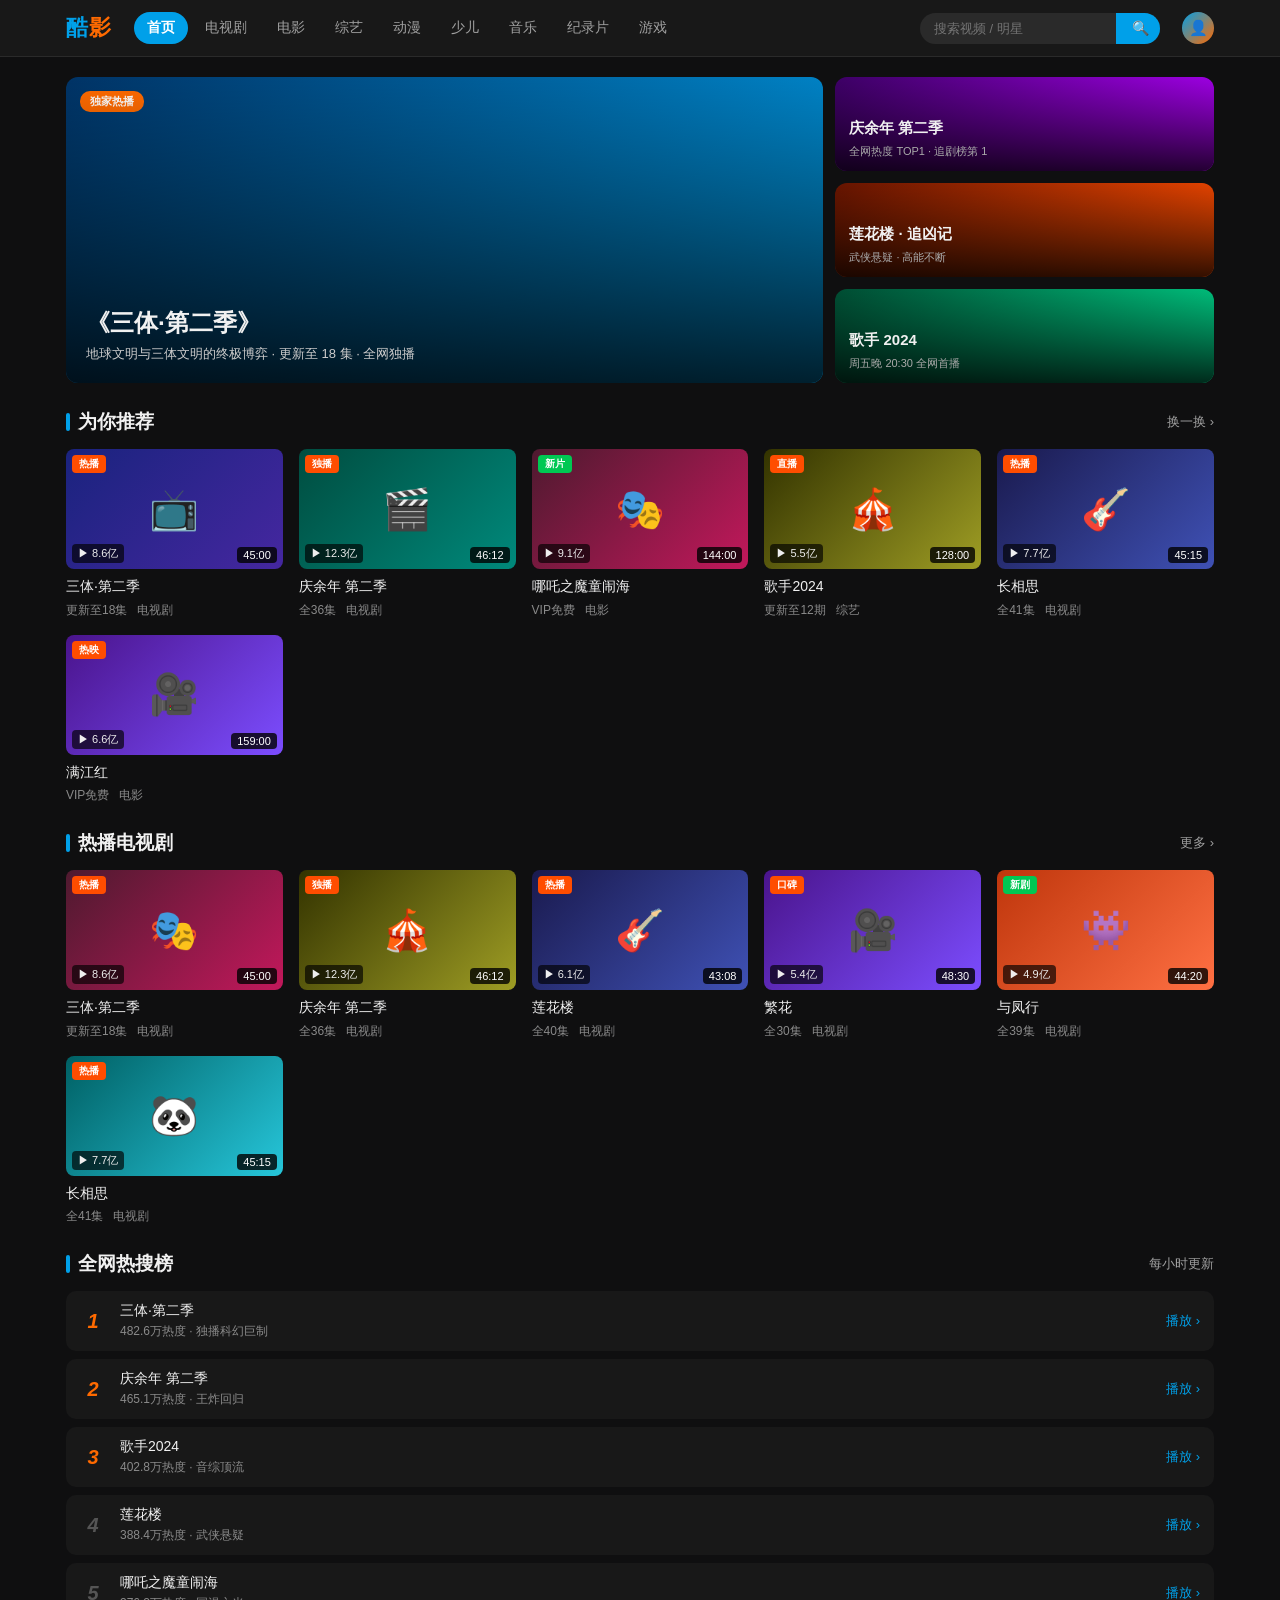
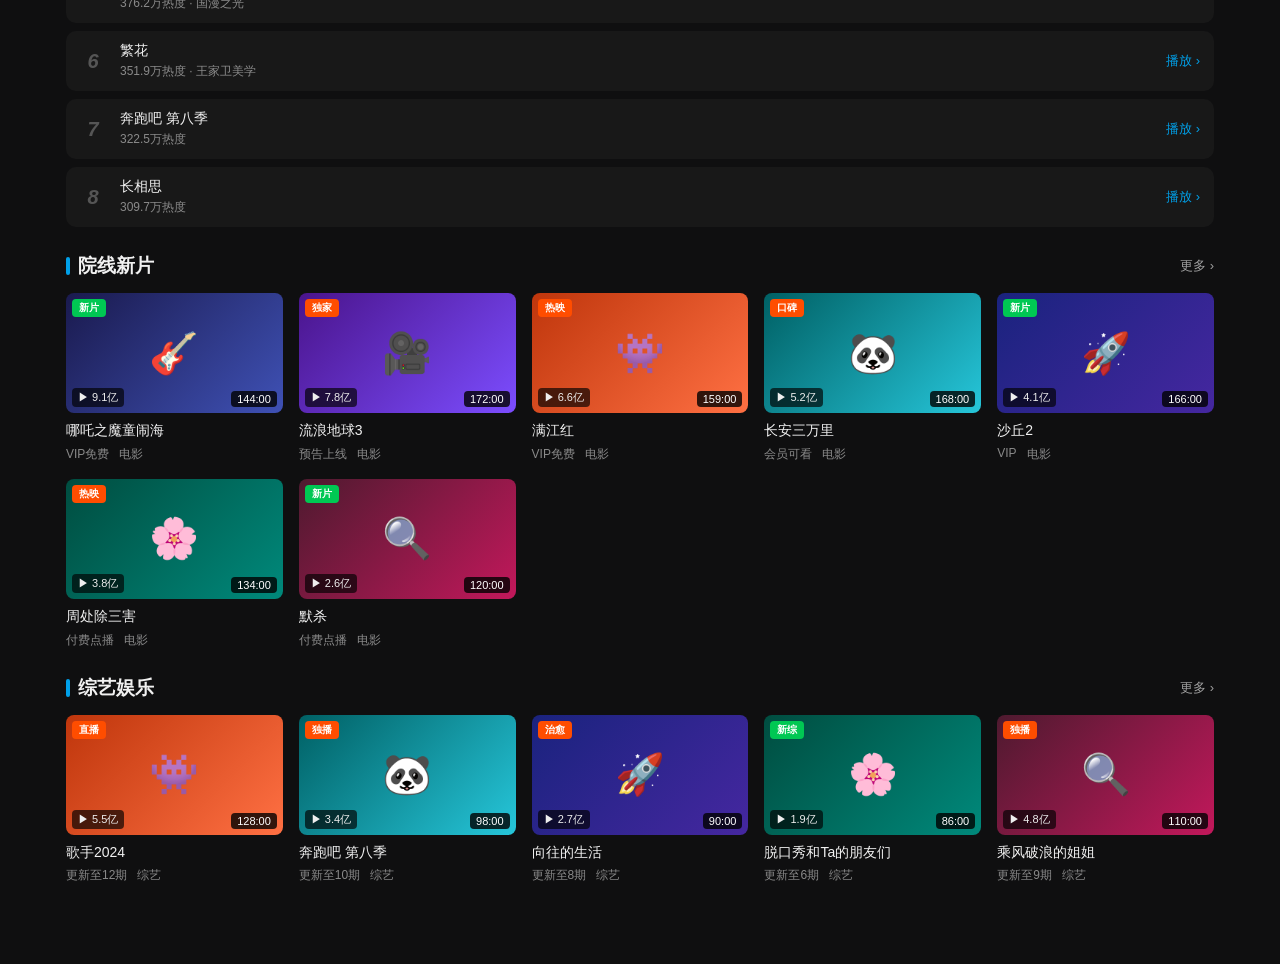
==== app-gc26te/index.html @ 98a93fac "youku-like video platform" ====
<!DOCTYPE html>
<html lang="zh-CN">
<head>
<meta charset="UTF-8">
<meta name="viewport" content="width=device-width,initial-scale=1">
<title>酷影视频 - 首页</title>
<style>
*{margin:0;padding:0;box-sizing:border-box}
body{font-family:-apple-system,"PingFang SC","Microsoft YaHei",sans-serif;background:#0f0f10;color:#f1f1f1;min-height:100vh;padding-bottom:60px}
.topbar{background:#181818;border-bottom:1px solid #2a2a2a;position:sticky;top:0;z-index:100}
.tb-inner{max-width:1180px;margin:0 auto;display:flex;align-items:center;gap:22px;padding:0 16px;height:56px}
.logo{font-size:22px;font-weight:800;color:#00a0e9;cursor:pointer;letter-spacing:1px;flex-shrink:0}
.logo span{color:#ff6a00}
.nav{display:flex;gap:4px;flex:1;overflow-x:auto;scrollbar-width:none}
.nav::-webkit-scrollbar{display:none}
.nav a{color:#a0a0a0;text-decoration:none;padding:7px 13px;border-radius:16px;font-size:14px;white-space:nowrap;cursor:pointer;transition:.15s}
.nav a:hover{color:#fff;background:#2a2a2a}
.nav a.active{background:#00a0e9;color:#fff;font-weight:600}
.search{display:flex;background:#2a2a2a;border-radius:18px;overflow:hidden;flex-shrink:0;width:240px}
.search input{flex:1;background:transparent;border:none;outline:none;color:#fff;padding:8px 14px;font-size:13px}
.search button{background:#00a0e9;color:#fff;border:none;padding:0 16px;cursor:pointer;font-size:14px}
.avatar{width:32px;height:32px;border-radius:50%;background:linear-gradient(135deg,#00a0e9,#ff6a00);display:flex;align-items:center;justify-content:center;font-size:15px;cursor:pointer;flex-shrink:0}
.container{max-width:1180px;margin:0 auto;padding:20px 16px}
.view{display:none}
.view.active{display:block}
.banner{display:grid;grid-template-columns:2fr 1fr;gap:12px;margin-bottom:26px}
.big-card{position:relative;border-radius:12px;overflow:hidden;cursor:pointer;min-height:300px;background:linear-gradient(135deg,#003366,#00a0e9)}
.side-cards{display:flex;flex-direction:column;gap:12px}
.mini-card{flex:1;position:relative;border-radius:12px;overflow:hidden;cursor:pointer;min-height:94px}
.mini-card:nth-child(1){background:linear-gradient(135deg,#3d0066,#b400ff)}
.mini-card:nth-child(2){background:linear-gradient(135deg,#661400,#ff4d00)}
.mini-card:nth-child(3){background:linear-gradient(135deg,#004d33,#00d68a)}
.card-txt{position:absolute;inset:0;display:flex;flex-direction:column;justify-content:flex-end;padding:20px;background:linear-gradient(transparent,#000000cc)}
.card-txt .t{font-size:24px;font-weight:800;margin-bottom:6px}
.card-txt .d{font-size:13px;color:#ccc}
.mini-card .card-txt{padding:12px 14px}
.mini-card .card-txt .t{font-size:15px}
.mini-card .card-txt .d{font-size:11px;color:#aaa}
.play-badge{position:absolute;top:14px;left:14px;background:#ff6a00;color:#fff;font-size:11px;padding:3px 10px;border-radius:10px;font-weight:700}
.sec-head{display:flex;justify-content:space-between;align-items:center;margin:26px 0 14px}
.sec-title{font-size:19px;font-weight:700;position:relative;padding-left:12px}
.sec-title::before{content:'';position:absolute;left:0;top:4px;bottom:4px;width:4px;background:#00a0e9;border-radius:2px}
.more{color:#a0a0a0;font-size:13px;cursor:pointer}
.more:hover{color:#00a0e9}
.vgrid{display:grid;grid-template-columns:repeat(auto-fill,minmax(210px,1fr));gap:16px}
.vcard{cursor:pointer;transition:.2s}
.vcard:hover{transform:translateY(-3px)}
.thumb{position:relative;border-radius:8px;overflow:hidden;height:120px;display:flex;align-items:center;justify-content:center;font-size:40px;margin-bottom:8px}
.dur{position:absolute;right:6px;bottom:6px;background:#000000cc;color:#fff;font-size:11px;padding:2px 6px;border-radius:4px}
.views{position:absolute;left:6px;bottom:6px;background:#000000aa;color:#eee;font-size:11px;padding:2px 6px;border-radius:4px}
.badge{position:absolute;top:6px;left:6px;font-size:10px;padding:2px 7px;border-radius:4px;font-weight:700;color:#fff}
.badge.hot{background:#ff4d00}
.badge.vip{background:#ffd700;color:#000}
.badge.new{background:#00c853}
.vtitle{font-size:14px;line-height:1.4;display:-webkit-box;-webkit-line-clamp:2;-webkit-box-orient:vertical;overflow:hidden;margin-bottom:5px}
.vmeta{font-size:12px;color:#8a8a8a;display:flex;gap:10px}
.g1{background:linear-gradient(135deg,#1a237e,#4527a0)}
.g2{background:linear-gradient(135deg,#004d40,#00897b)}
.g3{background:linear-gradient(135deg,#4e1a2f,#c2185b)}
.g4{background:linear-gradient(135deg,#333300,#9e9d24)}
.g5{background:linear-gradient(135deg,#1a1a4e,#3f51b5)}
.g6{background:linear-gradient(135deg,#4a148c,#7c4dff)}
.g7{background:linear-gradient(135deg,#bf360c,#ff7043)}
.g8{background:linear-gradient(135deg,#006064,#26c6da)}
.rank-list{counter-reset:rk}
.rank-item{display:flex;align-items:center;gap:14px;padding:11px 14px;background:#181818;border-radius:10px;margin-bottom:8px;cursor:pointer;transition:.15s}
.rank-item:hover{background:#222}
.rank-no{font-size:20px;font-weight:800;width:26px;text-align:center;color:#555;font-style:italic}
.rank-item:nth-child(1) .rank-no,.rank-item:nth-child(2) .rank-no,.rank-item:nth-child(3) .rank-no{color:#ff6a00}
.rank-info{flex:1}
.rank-info .t{font-size:14px;margin-bottom:3px}
.rank-info .d{font-size:12px;color:#8a8a8a}
.rank-play{color:#00a0e9;font-size:13px}
.player-wrap{display:none}
.player-wrap.active{display:block}
.back{color:#00a0e9;cursor:pointer;font-size:14px;margin-bottom:14px;display:inline-block}
.player{background:#000;border-radius:12px;aspect-ratio:16/9;position:relative;overflow:hidden;display:flex;align-items:center;justify-content:center;font-size:70px}
.player .ctrl{position:absolute;inset:0;background:#00000066;display:flex;align-items:center;justify-content:center;opacity:0;transition:.2s;cursor:pointer}
.player:hover .ctrl{opacity:1}
.play-btn{width:70px;height:70px;border-radius:50%;background:#00a0e9dd;display:flex;align-items:center;justify-content:center;font-size:30px;color:#fff}
.pinfo{padding:18px 0}
.pinfo h1{font-size:20px;margin-bottom:10px}
.pmeta{display:flex;gap:16px;color:#8a8a8a;font-size:13px;margin-bottom:14px;flex-wrap:wrap}
.actions{display:flex;gap:12px;margin-bottom:20px}
.act{padding:9px 22px;background:#2a2a2a;border-radius:20px;cursor:pointer;font-size:14px;transition:.15s}
.act:hover{background:#3a3a3a}
.act.liked{background:#00a0e9;color:#fff}
.ep-list{display:flex;gap:10px;flex-wrap:wrap}
.ep{padding:9px 18px;background:#181818;border:1px solid #2a2a2a;border-radius:8px;cursor:pointer;font-size:14px;transition:.15s}
.ep:hover{border-color:#00a0e9}
.ep.active{background:#00a0e9;border-color:#00a0e9;color:#fff;font-weight:700}
.cmts{margin-top:24px}
.cmt-input{display:flex;gap:10px;margin-bottom:16px}
.cmt-input input{flex:1;background:#181818;border:1px solid #2a2a2a;border-radius:8px;padding:11px 14px;color:#fff;outline:none;font-size:14px}
.cmt-input button{background:#00a0e9;color:#fff;border:none;border-radius:8px;padding:0 24px;cursor:pointer;font-size:14px}
.cmt{display:flex;gap:12px;padding:12px 0;border-bottom:1px solid #1f1f1f}
.cmt-av{width:34px;height:34px;border-radius:50%;flex-shrink:0;display:flex;align-items:center;justify-content:center;font-size:15px}
.cmt-b .n{font-size:13px;color:#00a0e9;margin-bottom:4px}
.cmt-b .c{font-size:14px;line-height:1.6}
.cmt-b .tm{font-size:11px;color:#666;margin-top:4px}
.empty{text-align:center;color:#666;padding:50px 0;font-size:14px}
.tab-bar{position:fixed;bottom:0;left:0;right:0;background:#181818;border-top:1px solid #2a2a2a;display:none;z-index:100}
.tab-bar .tb{flex:1;text-align:center;padding:9px 0 7px;font-size:10px;color:#8a8a8a;cursor:pointer}
.tab-bar .tb .i{font-size:20px;display:block;margin-bottom:2px}
.tab-bar .tb.on{color:#00a0e9}
@media(max-width:760px){
 .banner{grid-template-columns:1fr}
 .side-cards{flex-direction:row}
 .search{display:none}
 .nav a{font-size:13px;padding:6px 10px}
 .vgrid{grid-template-columns:repeat(2,1fr)}
 .tab-bar{display:flex}
 body{padding-bottom:70px}
 .card-txt .t{font-size:18px}
 .big-card{min-height:200px}
}
</style>
</head>
<body>
<div class="topbar">
 <div class="tb-inner">
  <div class="logo" onclick="go('home')">酷<span>影</span></div>
  <div class="nav" id="nav">
   <a class="active" data-c="首页">首页</a>
   <a data-c="电视剧">电视剧</a>
   <a data-c="电影">电影</a>
   <a data-c="综艺">综艺</a>
   <a data-c="动漫">动漫</a>
   <a data-c="少儿">少儿</a>
   <a data-c="音乐">音乐</a>
   <a data-c="纪录片">纪录片</a>
   <a data-c="游戏">游戏</a>
  </div>
  <div class="search">
   <input id="kw" placeholder="搜索视频 / 明星" onkeydown="if(event.key==='Enter')doSearch()">
   <button onclick="doSearch()">🔍</button>
  </div>
  <div class="avatar" title="我的">👤</div>
 </div>
</div>

<div class="container">
 <div class="view active" id="v-home">
  <div class="banner">
   <div class="big-card" onclick="openVideo('三体')">
    <span class="play-badge">独家热播</span>
    <div class="card-txt"><div class="t">《三体·第二季》</div><div class="d">地球文明与三体文明的终极博弈 · 更新至 18 集 · 全网独播</div></div>
   </div>
   <div class="side-cards">
    <div class="mini-card" onclick="openVideo('庆余年')"><div class="card-txt"><div class="t">庆余年 第二季</div><div class="d">全网热度 TOP1 · 追剧榜第 1</div></div></div>
    <div class="mini-card" onclick="openVideo('莲花楼')"><div class="card-txt"><div class="t">莲花楼 · 追凶记</div><div class="d">武侠悬疑 · 高能不断</div></div></div>
    <div class="mini-card" onclick="openVideo('歌手2024')"><div class="card-txt"><div class="t">歌手 2024</div><div class="d">周五晚 20:30 全网首播</div></div></div>
   </div>
  </div>

  <div class="sec-head"><div class="sec-title">为你推荐</div><div class="more" onclick="doSearch()">换一换 ›</div></div>
  <div class="vgrid" id="g-recommend"></div>

  <div class="sec-head"><div class="sec-title">热播电视剧</div><div class="more" data-more="电视剧">更多 ›</div></div>
  <div class="vgrid" id="g-tv"></div>

  <div class="sec-head"><div class="sec-title">全网热搜榜</div><div class="more">每小时更新</div></div>
  <div class="rank-list" id="ranks"></div>

  <div class="sec-head"><div class="sec-title">院线新片</div><div class="more">更多 ›</div></div>
  <div class="vgrid" id="g-movie"></div>

  <div class="sec-head"><div class="sec-title">综艺娱乐</div><div class="more">更多 ›</div></div>
  <div class="vgrid" id="g-variety"></div>
 </div>

 <div class="view" id="v-list">
  <div class="back" onclick="go('home')">‹ 返回首页</div>
  <div class="sec-head"><div class="sec-title" id="listTitle">电视剧</div></div>
  <div class="vgrid" id="g-list"></div>
 </div>

 <div class="view player-wrap" id="v-player">
  <div class="back" onclick="go('home')">‹ 返回</div>
  <div class="player g1" id="playerBox">
   <span id="pIcon">📺</span>
   <div class="ctrl" onclick="togglePlay()"><div class="play-btn" id="playBtn">▶</div></div>
   <div style="position:absolute;top:10px;left:14px;font-size:13px;color:#ccc" id="pLine">正在播放</div>
  </div>
  <div class="pinfo">
   <h1 id="pTitle">—</h1>
   <div class="pmeta" id="pMeta"></div>
   <div class="actions">
    <div class="act" id="likeBtn" onclick="doLike()">👍 点赞 <span id="likeN">1.2万</span></div>
    <div class="act" onclick="toastMsg('已加入追剧列表')">⭐ 追剧</div>
    <div class="act" onclick="toastMsg('已复制分享链接')">🔗 分享</div>
    <div class="act" onclick="toastMsg('已下载缓存')">⬇ 缓存</div>
   </div>
   <div class="sec-head" style="margin-top:0"><div class="sec-title">选集播放</div></div>
   <div class="ep-list" id="eps"></div>
   <div class="cmts">
    <div class="sec-head"><div class="sec-title">热门评论 <span style="font-size:13px;color:#8a8a8a" id="cmtN">(3)</span></div></div>
    <div class="cmt-input">
     <input id="cmtBox" placeholder="说点什么…（发弹幕/评论）" onkeydown="if(event.key==='Enter')sendCmt()">
     <button onclick="sendCmt()">发布</button>
    </div>
    <div id="cmts"></div>
   </div>
  </div>
 </div>
</div>

<div class="tab-bar">
 <div class="tb on" onclick="go('home')"><span class="i">🏠</span>首页</div>
 <div class="tb" onclick="doSearch()"><span class="i">🔥</span>热榜</div>
 <div class="tb" onclick="toastMsg('上传功能开发中')"><span class="i">➕</span>发布</div>
 <div class="tb" onclick="toastMsg('我的收藏已同步')"><span class="i">👤</span>我的</div>
</div>

<div id="toast" style="position:fixed;top:70px;left:50%;transform:translateX(-50%);background:#00a0e9;color:#fff;padding:9px 22px;border-radius:20px;z-index:300;display:none;font-size:14px;font-weight:600"></div>

<script>
const LIB=[
 {t:'三体·第二季',c:'电视剧',tag:'热播',d:'45:00',v:'8.6亿',g:1,e:18,up:'更新至18集'},
 {t:'庆余年 第二季',c:'电视剧',tag:'独播',d:'46:12',v:'12.3亿',g:2,e:36,up:'全36集'},
 {t:'莲花楼',c:'电视剧',tag:'热播',d:'43:08',v:'6.1亿',g:3,e:40,up:'全40集'},
 {t:'繁花',c:'电视剧',tag:'口碑',d:'48:30',v:'5.4亿',g:4,e:30,up:'全30集'},
 {t:'与凤行',c:'电视剧',tag:'新剧',d:'44:20',v:'4.9亿',g:5,e:39,up:'全39集'},
 {t:'长相思',c:'电视剧',tag:'热播',d:'45:15',v:'7.7亿',g:6,e:41,up:'全41集'},
 {t:'凡人修仙传',c:'动漫',tag:'国漫',d:'22:10',v:'3.2亿',g:7,e:120,up:'更新至120集'},
 {t:'斗破苍穹 年番',c:'动漫',tag:'国漫',d:'21:45',v:'2.9亿',g:8,e:98,up:'更新至98集'},
 {t:'哪吒之魔童闹海',c:'电影',tag:'新片',d:'144:00',v:'9.1亿',g:5,e:1,up:'VIP免费'},
 {t:'流浪地球3',c:'电影',tag:'独家',d:'172:00',v:'7.8亿',g:1,e:1,up:'预告上线'},
 {t:'满江红',c:'电影',tag:'热映',d:'159:00',v:'6.6亿',g:3,e:1,up:'VIP免费'},
 {t:'长安三万里',c:'电影',tag:'口碑',d:'168:00',v:'5.2亿',g:4,e:1,up:'会员可看'},
 {t:'沙丘2',c:'电影',tag:'新片',d:'166:00',v:'4.1亿',g:6,e:1,up:'VIP'},
 {t:'周处除三害',c:'电影',tag:'热映',d:'134:00',v:'3.8亿',g:7,e:1,up:'付费点播'},
 {t:'歌手2024',c:'综艺',tag:'直播',d:'128:00',v:'5.5亿',g:2,e:12,up:'更新至12期'},
 {t:'奔跑吧 第八季',c:'综艺',tag:'独播',d:'98:00',v:'3.4亿',g:3,e:10,up:'更新至10期'},
 {t:'向往的生活',c:'综艺',tag:'治愈',d:'90:00',v:'2.7亿',g:4,e:8,up:'更新至8期'},
 {t:'脱口秀和Ta的朋友们',c:'综艺',tag:'新综',d:'86:00',v:'1.9亿',g:6,e:6,up:'更新至6期'},
 {t:'中国唱将',c:'音乐',tag:'音乐',d:'75:00',v:'8600万',g:8,e:5,up:'更新至5期'},
 {t:'西湖',c:'纪录片',tag:'人文',d:'50:00',v:'1200万',g:1,e:3,up:'全3集'},
 {t:'航拍中国 第四季',c:'纪录片',tag:'央视',d:'52:00',v:'2300万',g:5,e:7,up:'全7集'},
 {t:'地球脉动 III',c:'纪录片',tag:'BBC',d:'58:00',v:'1700万',g:8,e:8,up:'全8集'},
 {t:'宝宝巴士儿歌',c:'少儿',tag:'少儿',d:'8:00',v:'4.5亿',g:7,e:500,up:'更新至500集'},
 {t:'汪汪队立大功',c:'少儿',tag:'少儿',d:'22:00',v:'3.1亿',g:2,e:78,up:'全78集'},
 {t:'梦泪王者挑战赛',c:'游戏',tag:'赛事',d:'120:00',v:'6800万',g:4,e:4,up:'更新至4场'},
 {t:'英雄联盟 S赛集锦',c:'游戏',tag:'赛事',d:'66:00',v:'5200万',g:6,e:16,up:'全16期'},
 {t:'乘风破浪的姐姐',c:'综艺',tag:'独播',d:'110:00',v:'4.8亿',g:8,e:9,up:'更新至9期'},
 {t:'默杀',c:'电影',tag:'新片',d:'120:00',v:'2.6亿',g:3,e:1,up:'付费点播'}
];
const RANKS=[
 {t:'三体·第二季',d:'482.6万热度 · 独播科幻巨制'},
 {t:'庆余年 第二季',d:'465.1万热度 · 王炸回归'},
 {t:'歌手2024',d:'402.8万热度 · 音综顶流'},
 {t:'莲花楼',d:'388.4万热度 · 武侠悬疑'},
 {t:'哪吒之魔童闹海',d:'376.2万热度 · 国漫之光'},
 {t:'繁花',d:'351.9万热度 · 王家卫美学'},
 {t:'奔跑吧 第八季',d:'322.5万热度'},
 {t:'长相思',d:'309.7万热度'}
];
const GRADS=['g1','g2','g3','g4','g5','g6','g7','g8'];
const EMOJI=['📺','🎬','🎭','🎪','🎸','🎥','👾','🐼','🚀','🌸','🔍','⚔️'];

function fmt(i){return GRADS[i%8]}
function emoji(i){return EMOJI[i%EMOJI.length]}
function toastMsg(m){const t=document.getElementById('toast');t.textContent=m;t.style.display='block';clearTimeout(t._h);t._h=setTimeout(()=>t.style.display='none',1600)}

function card(v,i){
 return `<div class="vcard" onclick="openVideo('${v.t}')">
  <div class="thumb ${fmt(i)}">
   <span>${emoji(i)}</span>
   <span class="badge ${v.tag==='VIP'?'vip':v.tag==='新片'||v.tag==='新剧'||v.tag==='新综'?'new':'hot'}">${v.tag}</span>
   <span class="views">▶ ${v.v}</span><span class="dur">${v.d}</span>
  </div>
  <div class="vtitle">${v.t}</div>
  <div class="vmeta"><span>${v.up}</span><span>${v.c}</span></div>
 </div>`;
}
function fill(id,arr){document.getElementById(id).innerHTML=arr.map((v,i)=>card(v,i)).join('')}
function fillOffset(id,arr,off){document.getElementById(id).innerHTML=arr.map((v,i)=>card(v,i+off)).join('')}

function renderHome(){
 fill('g-recommend',[LIB[0],LIB[1],LIB[8],LIB[14],LIB[5],LIB[10]]);
 fillOffset('g-tv',LIB.filter(x=>x.c==='电视剧'),2);
 fillOffset('g-movie',LIB.filter(x=>x.c==='电影'),4);
 fillOffset('g-variety',LIB.filter(x=>x.c==='综艺'),6);
 document.getElementById('ranks').innerHTML=RANKS.map((r,i)=>`
  <div class="rank-item" onclick="openVideo('${r.t}')">
   <div class="rank-no">${i+1}</div>
   <div class="rank-info"><div class="t">${r.t}</div><div class="d">${r.d}</div></div>
   <div class="rank-play">播放 ›</div>
  </div>`).join('');
}

document.querySelectorAll('#nav a').forEach(a=>a.onclick=()=>{
 document.querySelectorAll('#nav a').forEach(x=>x.classList.remove('active'));
 a.classList.add('active');
 const c=a.dataset.c;
 if(c==='首页')go('home');
 else showList(c);
});

function showList(cat){
 go('list');
 document.getElementById('listTitle').textContent=cat;
 const arr=LIB.filter(x=>x.c===cat);
 document.getElementById('g-list').innerHTML=arr.length?arr.map((v,i)=>card(v,i)).join(''):'<div class="empty">该频道暂无内容</div>';
}

function doSearch(){
 const k=document.getElementById('kw').value.trim();
 go('list');
 document.getElementById('listTitle').textContent=k?`搜索：${k}`:'热门推荐';
 const arr=k?LIB.filter(x=>x.t.includes(k)||x.c.includes(k)):LIB;
 document.getElementById('g-list').innerHTML=arr.length?arr.map((v,i)=>card(v,i)).join(''):`<div class="empty">未找到「${k}」相关视频</div>`;
}

function go(v){
 document.querySelectorAll('.view').forEach(s=>s.classList.toggle('active',s.id==='v-'+v));
 window.scrollTo(0,0);
 document.querySelectorAll('.tab-bar .tb').forEach((t,i)=>t.classList.toggle('on',(v==='home')&&i===0));
}

let curV=null,playing=false,liked={};
function openVideo(title){
 curV=LIB.find(x=>x.t===title)||{t:title,c:'电视剧',tag:'热播',d:'45:00',v:'3.2亿',g:1,e:12,up:'全12集'};
 curEp=1;playing=false;
 document.getElementById('pTitle').textContent='《'+curV.t+'》';
 document.getElementById('pIcon').textContent=emoji(LIB.indexOf(curV));
 document.getElementById('playerBox').className='player '+fmt(LIB.indexOf(curV));
 document.getElementById('pMeta').innerHTML=
  `<span>▶ ${curV.v}播放</span><span>${curV.c}</span><span>${curV.d}</span><span>${curV.up}</span><span style="color:#00a0e9">${curV.tag}</span>`;
 document.getElementById('playBtn').textContent='▶';
 document.getElementById('pLine').textContent='点击播放';
 const eps=document.getElementById('eps');
 const n=Math.min(curV.e,30);
 if(curV.c==='电影'||n===1){
  eps.innerHTML='<div class="ep active">正片</div>';
 }else{
  eps.innerHTML=Array.from({length:n},(_,i)=>`<div class="ep ${i===0?'active':''}" onclick="pickEp(this,${i+1})">${i+1}</div>`).join('');
 }
 document.getElementById('likeN').textContent=liked[curV.t]?'1.2万+1':'1.2万';
 document.getElementById('likeBtn').classList.toggle('liked',!!liked[curV.t]);
 renderCmts();
 go('player');
}
let curEp=1;
function pickEp(el,n){
 curEp=n;
 document.querySelectorAll('.ep').forEach(x=>x.classList.remove('active'));
 el.classList.add('active');
 playing=false;
 document.getElementById('playBtn').textContent='▶';
 document.getElementById('pLine').textContent='第 '+n+' 集 · 点击播放';
}
function togglePlay(){
 playing=!playing;
 document.getElementById('playBtn').textContent=playing?'⏸':'▶';
 document.getElementById('pLine').textContent=(playing?'正在播放 · 第 '+curEp+' 集':'已暂停 · 第 '+curEp+' 集');
 if(playing)toastMsg('已开启倍速 1.0x');
}
function doLike(){
 if(!curV)return;
 liked[curV.t]=!liked[curV.t];
 document.getElementById('likeBtn').classList.toggle('liked',liked[curV.t]);
 document.getElementById('likeN').textContent=liked[curV.t]?'1.2万+1':'1.2万';
 toastMsg(liked[curV.t]?'点赞成功':'已取消点赞');
}
let CMPS=[
 {n:'追剧人小王',c:'三体特效封神了！这季直接拉满，Netflix 级质感！',t:'2小时前',i:0},
 {n:'科幻迷老张',c:'原著党满意，黑暗森林法则拍出来了。',t:'3小时前',i:5},
 {n:'路过的观众',c:'一口气看了六集根本停不下来…',t:'5小时前',i:7}
];
function renderCmts(){
 document.getElementById('cmtN').textContent='('+CMPS.length+')';
 document.getElementById('cmts').innerHTML=CMPS.map(c=>`
  <div class="cmt">
   <div class="cmt-av ${fmt(c.i)}">${c.n[0]}</div>
   <div class="cmt-b"><div class="n">${c.n}</div><div class="c">${c.c}</div><div class="tm">${c.t}</div></div>
  </div>`).join('');
}
function sendCmt(){
 const b=document.getElementById('cmtBox');
 const v=b.value.trim();
 if(!v){toastMsg('请输入内容');return}
 CMPS.unshift({n:'我',c:v,t:'刚刚',i:2});
 b.value='';renderCmts();toastMsg('评论发布成功');
}

renderHome();
</script>
</body>
</html>
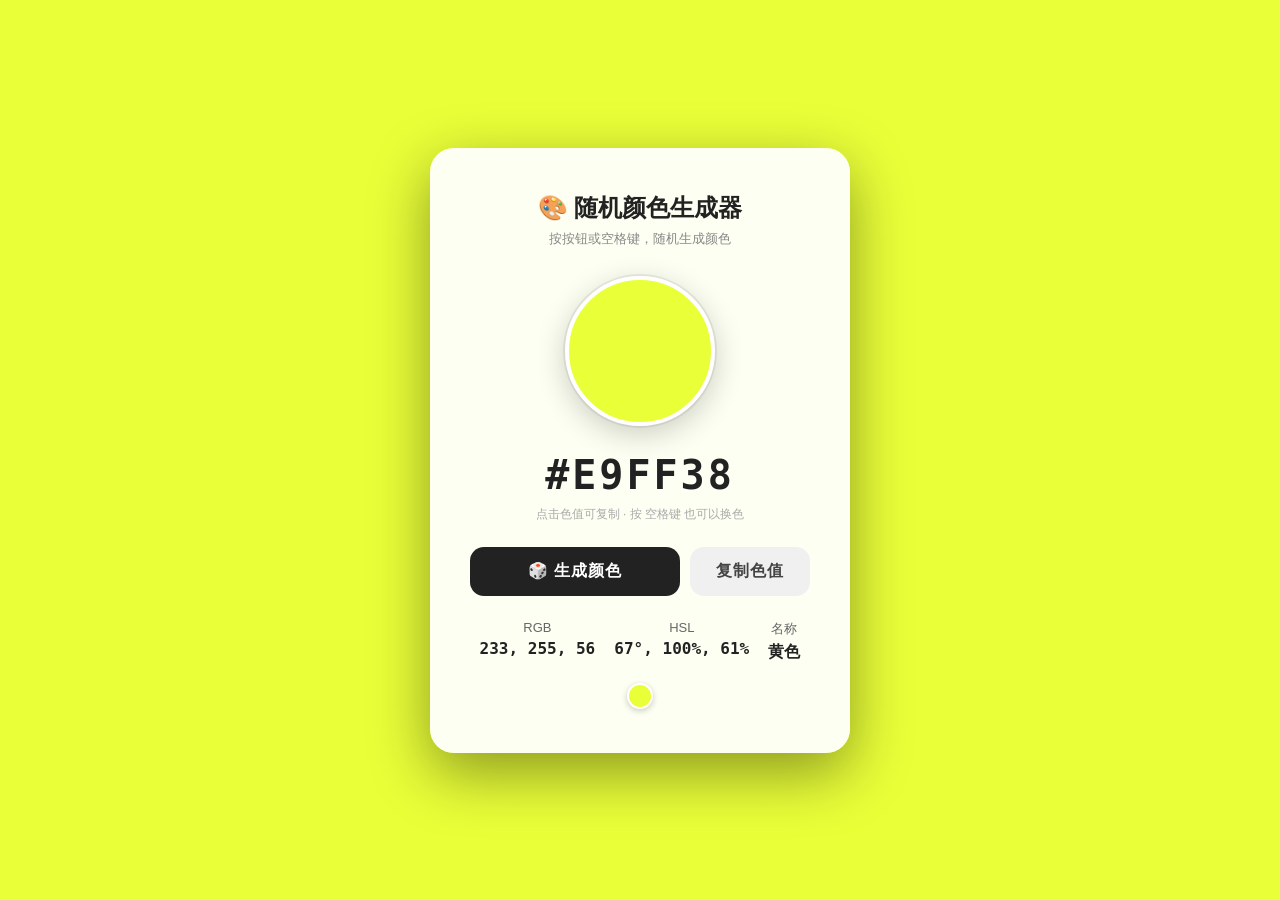
==== commit caed33e1: "random color generator" ====
--- a/app-gc26te/index.html
+++ b/app-gc26te/index.html
@@ -3,388 +3,129 @@
 <head>
 <meta charset="UTF-8">
 <meta name="viewport" content="width=device-width,initial-scale=1">
-<title>酷影视频 - 首页</title>
+<title>随机颜色生成器</title>
 <style>
 *{margin:0;padding:0;box-sizing:border-box}
-body{font-family:-apple-system,"PingFang SC","Microsoft YaHei",sans-serif;background:#0f0f10;color:#f1f1f1;min-height:100vh;padding-bottom:60px}
-.topbar{background:#181818;border-bottom:1px solid #2a2a2a;position:sticky;top:0;z-index:100}
-.tb-inner{max-width:1180px;margin:0 auto;display:flex;align-items:center;gap:22px;padding:0 16px;height:56px}
-.logo{font-size:22px;font-weight:800;color:#00a0e9;cursor:pointer;letter-spacing:1px;flex-shrink:0}
-.logo span{color:#ff6a00}
-.nav{display:flex;gap:4px;flex:1;overflow-x:auto;scrollbar-width:none}
-.nav::-webkit-scrollbar{display:none}
-.nav a{color:#a0a0a0;text-decoration:none;padding:7px 13px;border-radius:16px;font-size:14px;white-space:nowrap;cursor:pointer;transition:.15s}
-.nav a:hover{color:#fff;background:#2a2a2a}
-.nav a.active{background:#00a0e9;color:#fff;font-weight:600}
-.search{display:flex;background:#2a2a2a;border-radius:18px;overflow:hidden;flex-shrink:0;width:240px}
-.search input{flex:1;background:transparent;border:none;outline:none;color:#fff;padding:8px 14px;font-size:13px}
-.search button{background:#00a0e9;color:#fff;border:none;padding:0 16px;cursor:pointer;font-size:14px}
-.avatar{width:32px;height:32px;border-radius:50%;background:linear-gradient(135deg,#00a0e9,#ff6a00);display:flex;align-items:center;justify-content:center;font-size:15px;cursor:pointer;flex-shrink:0}
-.container{max-width:1180px;margin:0 auto;padding:20px 16px}
-.view{display:none}
-.view.active{display:block}
-.banner{display:grid;grid-template-columns:2fr 1fr;gap:12px;margin-bottom:26px}
-.big-card{position:relative;border-radius:12px;overflow:hidden;cursor:pointer;min-height:300px;background:linear-gradient(135deg,#003366,#00a0e9)}
-.side-cards{display:flex;flex-direction:column;gap:12px}
-.mini-card{flex:1;position:relative;border-radius:12px;overflow:hidden;cursor:pointer;min-height:94px}
-.mini-card:nth-child(1){background:linear-gradient(135deg,#3d0066,#b400ff)}
-.mini-card:nth-child(2){background:linear-gradient(135deg,#661400,#ff4d00)}
-.mini-card:nth-child(3){background:linear-gradient(135deg,#004d33,#00d68a)}
-.card-txt{position:absolute;inset:0;display:flex;flex-direction:column;justify-content:flex-end;padding:20px;background:linear-gradient(transparent,#000000cc)}
-.card-txt .t{font-size:24px;font-weight:800;margin-bottom:6px}
-.card-txt .d{font-size:13px;color:#ccc}
-.mini-card .card-txt{padding:12px 14px}
-.mini-card .card-txt .t{font-size:15px}
-.mini-card .card-txt .d{font-size:11px;color:#aaa}
-.play-badge{position:absolute;top:14px;left:14px;background:#ff6a00;color:#fff;font-size:11px;padding:3px 10px;border-radius:10px;font-weight:700}
-.sec-head{display:flex;justify-content:space-between;align-items:center;margin:26px 0 14px}
-.sec-title{font-size:19px;font-weight:700;position:relative;padding-left:12px}
-.sec-title::before{content:'';position:absolute;left:0;top:4px;bottom:4px;width:4px;background:#00a0e9;border-radius:2px}
-.more{color:#a0a0a0;font-size:13px;cursor:pointer}
-.more:hover{color:#00a0e9}
-.vgrid{display:grid;grid-template-columns:repeat(auto-fill,minmax(210px,1fr));gap:16px}
-.vcard{cursor:pointer;transition:.2s}
-.vcard:hover{transform:translateY(-3px)}
-.thumb{position:relative;border-radius:8px;overflow:hidden;height:120px;display:flex;align-items:center;justify-content:center;font-size:40px;margin-bottom:8px}
-.dur{position:absolute;right:6px;bottom:6px;background:#000000cc;color:#fff;font-size:11px;padding:2px 6px;border-radius:4px}
-.views{position:absolute;left:6px;bottom:6px;background:#000000aa;color:#eee;font-size:11px;padding:2px 6px;border-radius:4px}
-.badge{position:absolute;top:6px;left:6px;font-size:10px;padding:2px 7px;border-radius:4px;font-weight:700;color:#fff}
-.badge.hot{background:#ff4d00}
-.badge.vip{background:#ffd700;color:#000}
-.badge.new{background:#00c853}
-.vtitle{font-size:14px;line-height:1.4;display:-webkit-box;-webkit-line-clamp:2;-webkit-box-orient:vertical;overflow:hidden;margin-bottom:5px}
-.vmeta{font-size:12px;color:#8a8a8a;display:flex;gap:10px}
-.g1{background:linear-gradient(135deg,#1a237e,#4527a0)}
-.g2{background:linear-gradient(135deg,#004d40,#00897b)}
-.g3{background:linear-gradient(135deg,#4e1a2f,#c2185b)}
-.g4{background:linear-gradient(135deg,#333300,#9e9d24)}
-.g5{background:linear-gradient(135deg,#1a1a4e,#3f51b5)}
-.g6{background:linear-gradient(135deg,#4a148c,#7c4dff)}
-.g7{background:linear-gradient(135deg,#bf360c,#ff7043)}
-.g8{background:linear-gradient(135deg,#006064,#26c6da)}
-.rank-list{counter-reset:rk}
-.rank-item{display:flex;align-items:center;gap:14px;padding:11px 14px;background:#181818;border-radius:10px;margin-bottom:8px;cursor:pointer;transition:.15s}
-.rank-item:hover{background:#222}
-.rank-no{font-size:20px;font-weight:800;width:26px;text-align:center;color:#555;font-style:italic}
-.rank-item:nth-child(1) .rank-no,.rank-item:nth-child(2) .rank-no,.rank-item:nth-child(3) .rank-no{color:#ff6a00}
-.rank-info{flex:1}
-.rank-info .t{font-size:14px;margin-bottom:3px}
-.rank-info .d{font-size:12px;color:#8a8a8a}
-.rank-play{color:#00a0e9;font-size:13px}
-.player-wrap{display:none}
-.player-wrap.active{display:block}
-.back{color:#00a0e9;cursor:pointer;font-size:14px;margin-bottom:14px;display:inline-block}
-.player{background:#000;border-radius:12px;aspect-ratio:16/9;position:relative;overflow:hidden;display:flex;align-items:center;justify-content:center;font-size:70px}
-.player .ctrl{position:absolute;inset:0;background:#00000066;display:flex;align-items:center;justify-content:center;opacity:0;transition:.2s;cursor:pointer}
-.player:hover .ctrl{opacity:1}
-.play-btn{width:70px;height:70px;border-radius:50%;background:#00a0e9dd;display:flex;align-items:center;justify-content:center;font-size:30px;color:#fff}
-.pinfo{padding:18px 0}
-.pinfo h1{font-size:20px;margin-bottom:10px}
-.pmeta{display:flex;gap:16px;color:#8a8a8a;font-size:13px;margin-bottom:14px;flex-wrap:wrap}
-.actions{display:flex;gap:12px;margin-bottom:20px}
-.act{padding:9px 22px;background:#2a2a2a;border-radius:20px;cursor:pointer;font-size:14px;transition:.15s}
-.act:hover{background:#3a3a3a}
-.act.liked{background:#00a0e9;color:#fff}
-.ep-list{display:flex;gap:10px;flex-wrap:wrap}
-.ep{padding:9px 18px;background:#181818;border:1px solid #2a2a2a;border-radius:8px;cursor:pointer;font-size:14px;transition:.15s}
-.ep:hover{border-color:#00a0e9}
-.ep.active{background:#00a0e9;border-color:#00a0e9;color:#fff;font-weight:700}
-.cmts{margin-top:24px}
-.cmt-input{display:flex;gap:10px;margin-bottom:16px}
-.cmt-input input{flex:1;background:#181818;border:1px solid #2a2a2a;border-radius:8px;padding:11px 14px;color:#fff;outline:none;font-size:14px}
-.cmt-input button{background:#00a0e9;color:#fff;border:none;border-radius:8px;padding:0 24px;cursor:pointer;font-size:14px}
-.cmt{display:flex;gap:12px;padding:12px 0;border-bottom:1px solid #1f1f1f}
-.cmt-av{width:34px;height:34px;border-radius:50%;flex-shrink:0;display:flex;align-items:center;justify-content:center;font-size:15px}
-.cmt-b .n{font-size:13px;color:#00a0e9;margin-bottom:4px}
-.cmt-b .c{font-size:14px;line-height:1.6}
-.cmt-b .tm{font-size:11px;color:#666;margin-top:4px}
-.empty{text-align:center;color:#666;padding:50px 0;font-size:14px}
-.tab-bar{position:fixed;bottom:0;left:0;right:0;background:#181818;border-top:1px solid #2a2a2a;display:none;z-index:100}
-.tab-bar .tb{flex:1;text-align:center;padding:9px 0 7px;font-size:10px;color:#8a8a8a;cursor:pointer}
-.tab-bar .tb .i{font-size:20px;display:block;margin-bottom:2px}
-.tab-bar .tb.on{color:#00a0e9}
-@media(max-width:760px){
- .banner{grid-template-columns:1fr}
- .side-cards{flex-direction:row}
- .search{display:none}
- .nav a{font-size:13px;padding:6px 10px}
- .vgrid{grid-template-columns:repeat(2,1fr)}
- .tab-bar{display:flex}
- body{padding-bottom:70px}
- .card-txt .t{font-size:18px}
- .big-card{min-height:200px}
-}
+body{min-height:100vh;display:flex;align-items:center;justify-content:center;font-family:-apple-system,"PingFang SC","Microsoft YaHei",sans-serif;background:#111;transition:background .45s ease;padding:20px}
+.card{background:#ffffffee;border-radius:24px;padding:44px 40px;text-align:center;box-shadow:0 20px 60px #00000066;max-width:420px;width:100%}
+h1{font-size:24px;color:#222;margin-bottom:6px}
+.sub{font-size:13px;color:#888;margin-bottom:28px}
+.preview{width:150px;height:150px;border-radius:50%;margin:0 auto 26px;box-shadow:0 8px 30px #00000033;transition:background .3s;border:4px solid #fff;outline:2px solid #00000011}
+.hex{font-size:40px;font-weight:800;letter-spacing:3px;color:#222;font-family:ui-monospace,Menlo,Consolas,monospace;margin-bottom:8px;cursor:pointer;user-select:all}
+.hint{font-size:12px;color:#aaa;margin-bottom:24px}
+.row{display:flex;gap:10px;justify-content:center;flex-wrap:wrap}
+.btn{border:none;border-radius:14px;padding:14px 26px;font-size:16px;font-weight:700;cursor:pointer;transition:.2s;letter-spacing:1px}
+.btn-main{background:#222;color:#fff;flex:1;min-width:150px}
+.btn-main:hover{transform:translateY(-2px);box-shadow:0 8px 20px #00000044}
+.btn-main:active{transform:scale(.97)}
+.btn-copy{background:#f0f0f0;color:#444}
+.btn-copy:hover{background:#e2e2e2}
+.meta{margin-top:24px;display:flex;justify-content:space-around;font-size:13px;color:#666}
+.meta b{display:block;font-size:16px;color:#222;margin-top:4px;font-family:ui-monospace,monospace}
+.toast{position:fixed;top:30px;left:50%;transform:translateX(-50%);background:#222;color:#fff;padding:10px 24px;border-radius:20px;font-size:14px;display:none;z-index:99;animation:pop .3s}
+@keyframes pop{from{opacity:0;transform:translate(-50%,-14px)}to{opacity:1;transform:translate(-50%,0)}}
+.hist{display:flex;gap:8px;justify-content:center;margin-top:20px;flex-wrap:wrap}
+.dot{width:26px;height:26px;border-radius:50%;cursor:pointer;transition:.15s;border:2px solid #fff;box-shadow:0 2px 6px #00000033}
+.dot:hover{transform:scale(1.2)}
 </style>
 </head>
 <body>
-<div class="topbar">
- <div class="tb-inner">
-  <div class="logo" onclick="go('home')">酷<span>影</span></div>
-  <div class="nav" id="nav">
-   <a class="active" data-c="首页">首页</a>
-   <a data-c="电视剧">电视剧</a>
-   <a data-c="电影">电影</a>
-   <a data-c="综艺">综艺</a>
-   <a data-c="动漫">动漫</a>
-   <a data-c="少儿">少儿</a>
-   <a data-c="音乐">音乐</a>
-   <a data-c="纪录片">纪录片</a>
-   <a data-c="游戏">游戏</a>
-  </div>
-  <div class="search">
-   <input id="kw" placeholder="搜索视频 / 明星" onkeydown="if(event.key==='Enter')doSearch()">
-   <button onclick="doSearch()">🔍</button>
-  </div>
-  <div class="avatar" title="我的">👤</div>
+<div class="toast" id="toast"></div>
+<div class="card">
+ <h1>🎨 随机颜色生成器</h1>
+ <div class="sub">按按钮或空格键，随机生成颜色</div>
+ <div class="preview" id="preview"></div>
+ <div class="hex" id="hex" title="点击复制">#3FA9F5</div>
+ <div class="hint">点击色值可复制 · 按 空格键 也可以换色</div>
+ <div class="row">
+  <button class="btn btn-main" id="gen">🎲 生成颜色</button>
+  <button class="btn btn-copy" id="copy">复制色值</button>
  </div>
+ <div class="meta">
+  <div>RGB<b id="rgb">63, 169, 245</b></div>
+  <div>HSL<b id="hsl">204°, 90%, 60%</b></div>
+  <div>名称<b id="cname">—</b></div>
+ </div>
+ <div class="hist" id="hist"></div>
 </div>
 
-<div class="container">
- <div class="view active" id="v-home">
-  <div class="banner">
-   <div class="big-card" onclick="openVideo('三体')">
-    <span class="play-badge">独家热播</span>
-    <div class="card-txt"><div class="t">《三体·第二季》</div><div class="d">地球文明与三体文明的终极博弈 · 更新至 18 集 · 全网独播</div></div>
-   </div>
-   <div class="side-cards">
-    <div class="mini-card" onclick="openVideo('庆余年')"><div class="card-txt"><div class="t">庆余年 第二季</div><div class="d">全网热度 TOP1 · 追剧榜第 1</div></div></div>
-    <div class="mini-card" onclick="openVideo('莲花楼')"><div class="card-txt"><div class="t">莲花楼 · 追凶记</div><div class="d">武侠悬疑 · 高能不断</div></div></div>
-    <div class="mini-card" onclick="openVideo('歌手2024')"><div class="card-txt"><div class="t">歌手 2024</div><div class="d">周五晚 20:30 全网首播</div></div></div>
-   </div>
-  </div>
-
-  <div class="sec-head"><div class="sec-title">为你推荐</div><div class="more" onclick="doSearch()">换一换 ›</div></div>
-  <div class="vgrid" id="g-recommend"></div>
-
-  <div class="sec-head"><div class="sec-title">热播电视剧</div><div class="more" data-more="电视剧">更多 ›</div></div>
-  <div class="vgrid" id="g-tv"></div>
-
-  <div class="sec-head"><div class="sec-title">全网热搜榜</div><div class="more">每小时更新</div></div>
-  <div class="rank-list" id="ranks"></div>
-
-  <div class="sec-head"><div class="sec-title">院线新片</div><div class="more">更多 ›</div></div>
-  <div class="vgrid" id="g-movie"></div>
-
-  <div class="sec-head"><div class="sec-title">综艺娱乐</div><div class="more">更多 ›</div></div>
-  <div class="vgrid" id="g-variety"></div>
- </div>
-
- <div class="view" id="v-list">
-  <div class="back" onclick="go('home')">‹ 返回首页</div>
-  <div class="sec-head"><div class="sec-title" id="listTitle">电视剧</div></div>
-  <div class="vgrid" id="g-list"></div>
- </div>
-
- <div class="view player-wrap" id="v-player">
-  <div class="back" onclick="go('home')">‹ 返回</div>
-  <div class="player g1" id="playerBox">
-   <span id="pIcon">📺</span>
-   <div class="ctrl" onclick="togglePlay()"><div class="play-btn" id="playBtn">▶</div></div>
-   <div style="position:absolute;top:10px;left:14px;font-size:13px;color:#ccc" id="pLine">正在播放</div>
-  </div>
-  <div class="pinfo">
-   <h1 id="pTitle">—</h1>
-   <div class="pmeta" id="pMeta"></div>
-   <div class="actions">
-    <div class="act" id="likeBtn" onclick="doLike()">👍 点赞 <span id="likeN">1.2万</span></div>
-    <div class="act" onclick="toastMsg('已加入追剧列表')">⭐ 追剧</div>
-    <div class="act" onclick="toastMsg('已复制分享链接')">🔗 分享</div>
-    <div class="act" onclick="toastMsg('已下载缓存')">⬇ 缓存</div>
-   </div>
-   <div class="sec-head" style="margin-top:0"><div class="sec-title">选集播放</div></div>
-   <div class="ep-list" id="eps"></div>
-   <div class="cmts">
-    <div class="sec-head"><div class="sec-title">热门评论 <span style="font-size:13px;color:#8a8a8a" id="cmtN">(3)</span></div></div>
-    <div class="cmt-input">
-     <input id="cmtBox" placeholder="说点什么…（发弹幕/评论）" onkeydown="if(event.key==='Enter')sendCmt()">
-     <button onclick="sendCmt()">发布</button>
-    </div>
-    <div id="cmts"></div>
-   </div>
-  </div>
- </div>
-</div>
-
-<div class="tab-bar">
- <div class="tb on" onclick="go('home')"><span class="i">🏠</span>首页</div>
- <div class="tb" onclick="doSearch()"><span class="i">🔥</span>热榜</div>
- <div class="tb" onclick="toastMsg('上传功能开发中')"><span class="i">➕</span>发布</div>
- <div class="tb" onclick="toastMsg('我的收藏已同步')"><span class="i">👤</span>我的</div>
-</div>
-
-<div id="toast" style="position:fixed;top:70px;left:50%;transform:translateX(-50%);background:#00a0e9;color:#fff;padding:9px 22px;border-radius:20px;z-index:300;display:none;font-size:14px;font-weight:600"></div>
-
 <script>
-const LIB=[
- {t:'三体·第二季',c:'电视剧',tag:'热播',d:'45:00',v:'8.6亿',g:1,e:18,up:'更新至18集'},
- {t:'庆余年 第二季',c:'电视剧',tag:'独播',d:'46:12',v:'12.3亿',g:2,e:36,up:'全36集'},
- {t:'莲花楼',c:'电视剧',tag:'热播',d:'43:08',v:'6.1亿',g:3,e:40,up:'全40集'},
- {t:'繁花',c:'电视剧',tag:'口碑',d:'48:30',v:'5.4亿',g:4,e:30,up:'全30集'},
- {t:'与凤行',c:'电视剧',tag:'新剧',d:'44:20',v:'4.9亿',g:5,e:39,up:'全39集'},
- {t:'长相思',c:'电视剧',tag:'热播',d:'45:15',v:'7.7亿',g:6,e:41,up:'全41集'},
- {t:'凡人修仙传',c:'动漫',tag:'国漫',d:'22:10',v:'3.2亿',g:7,e:120,up:'更新至120集'},
- {t:'斗破苍穹 年番',c:'动漫',tag:'国漫',d:'21:45',v:'2.9亿',g:8,e:98,up:'更新至98集'},
- {t:'哪吒之魔童闹海',c:'电影',tag:'新片',d:'144:00',v:'9.1亿',g:5,e:1,up:'VIP免费'},
- {t:'流浪地球3',c:'电影',tag:'独家',d:'172:00',v:'7.8亿',g:1,e:1,up:'预告上线'},
- {t:'满江红',c:'电影',tag:'热映',d:'159:00',v:'6.6亿',g:3,e:1,up:'VIP免费'},
- {t:'长安三万里',c:'电影',tag:'口碑',d:'168:00',v:'5.2亿',g:4,e:1,up:'会员可看'},
- {t:'沙丘2',c:'电影',tag:'新片',d:'166:00',v:'4.1亿',g:6,e:1,up:'VIP'},
- {t:'周处除三害',c:'电影',tag:'热映',d:'134:00',v:'3.8亿',g:7,e:1,up:'付费点播'},
- {t:'歌手2024',c:'综艺',tag:'直播',d:'128:00',v:'5.5亿',g:2,e:12,up:'更新至12期'},
- {t:'奔跑吧 第八季',c:'综艺',tag:'独播',d:'98:00',v:'3.4亿',g:3,e:10,up:'更新至10期'},
- {t:'向往的生活',c:'综艺',tag:'治愈',d:'90:00',v:'2.7亿',g:4,e:8,up:'更新至8期'},
- {t:'脱口秀和Ta的朋友们',c:'综艺',tag:'新综',d:'86:00',v:'1.9亿',g:6,e:6,up:'更新至6期'},
- {t:'中国唱将',c:'音乐',tag:'音乐',d:'75:00',v:'8600万',g:8,e:5,up:'更新至5期'},
- {t:'西湖',c:'纪录片',tag:'人文',d:'50:00',v:'1200万',g:1,e:3,up:'全3集'},
- {t:'航拍中国 第四季',c:'纪录片',tag:'央视',d:'52:00',v:'2300万',g:5,e:7,up:'全7集'},
- {t:'地球脉动 III',c:'纪录片',tag:'BBC',d:'58:00',v:'1700万',g:8,e:8,up:'全8集'},
- {t:'宝宝巴士儿歌',c:'少儿',tag:'少儿',d:'8:00',v:'4.5亿',g:7,e:500,up:'更新至500集'},
- {t:'汪汪队立大功',c:'少儿',tag:'少儿',d:'22:00',v:'3.1亿',g:2,e:78,up:'全78集'},
- {t:'梦泪王者挑战赛',c:'游戏',tag:'赛事',d:'120:00',v:'6800万',g:4,e:4,up:'更新至4场'},
- {t:'英雄联盟 S赛集锦',c:'游戏',tag:'赛事',d:'66:00',v:'5200万',g:6,e:16,up:'全16期'},
- {t:'乘风破浪的姐姐',c:'综艺',tag:'独播',d:'110:00',v:'4.8亿',g:8,e:9,up:'更新至9期'},
- {t:'默杀',c:'电影',tag:'新片',d:'120:00',v:'2.6亿',g:3,e:1,up:'付费点播'}
+const NAMED=[
+ [255,0,0,'红色'],[0,255,0,'绿色'],[0,0,255,'蓝色'],[255,255,0,'黄色'],
+ [255,0,255,'品红'],[0,255,255,'青色'],[255,165,0,'橙色'],[128,0,128,'紫色'],
+ [0,128,0,'深绿'],[255,192,203,'粉红'],[139,69,19,'棕色'],[128,128,128,'灰色']
 ];
-const RANKS=[
- {t:'三体·第二季',d:'482.6万热度 · 独播科幻巨制'},
- {t:'庆余年 第二季',d:'465.1万热度 · 王炸回归'},
- {t:'歌手2024',d:'402.8万热度 · 音综顶流'},
- {t:'莲花楼',d:'388.4万热度 · 武侠悬疑'},
- {t:'哪吒之魔童闹海',d:'376.2万热度 · 国漫之光'},
- {t:'繁花',d:'351.9万热度 · 王家卫美学'},
- {t:'奔跑吧 第八季',d:'322.5万热度'},
- {t:'长相思',d:'309.7万热度'}
-];
-const GRADS=['g1','g2','g3','g4','g5','g6','g7','g8'];
-const EMOJI=['📺','🎬','🎭','🎪','🎸','🎥','👾','🐼','🚀','🌸','🔍','⚔️'];
-
-function fmt(i){return GRADS[i%8]}
-function emoji(i){return EMOJI[i%EMOJI.length]}
-function toastMsg(m){const t=document.getElementById('toast');t.textContent=m;t.style.display='block';clearTimeout(t._h);t._h=setTimeout(()=>t.style.display='none',1600)}
-
-function card(v,i){
- return `<div class="vcard" onclick="openVideo('${v.t}')">
-  <div class="thumb ${fmt(i)}">
-   <span>${emoji(i)}</span>
-   <span class="badge ${v.tag==='VIP'?'vip':v.tag==='新片'||v.tag==='新剧'||v.tag==='新综'?'new':'hot'}">${v.tag}</span>
-   <span class="views">▶ ${v.v}</span><span class="dur">${v.d}</span>
-  </div>
-  <div class="vtitle">${v.t}</div>
-  <div class="vmeta"><span>${v.up}</span><span>${v.c}</span></div>
- </div>`;
+let cur='#3FA9F5', hist=[];
+function rand255(){return Math.floor(Math.random()*256)}
+function toHex(r,g,b){return '#'+[r,g,b].map(v=>v.toString(16).padStart(2,'0')).join('').toUpperCase()}
+function hex2rgb(h){const n=parseInt(h.slice(1),16);return[n>>16&255,n>>8&255,n&255]}
+function rgb2hsl(r,g,b){
+ r/=255;g/=255;b/=255;
+ const mx=Math.max(r,g,b),mn=Math.min(r,g,b);
+ let h=0,s=0,l=(mx+mn)/2;
+ if(mx!==mn){
+  const d=mx-mn;
+  s=l>0.5?d/(2-mx-mn):d/(mx+mn);
+  if(mx===r)h=(g-b)/d+(g<b?6:0);
+  else if(mx===g)h=(b-r)/d+2;
+  else h=(r-g)/d+4;
+  h*=60;
+ }
+ return[Math.round(h),Math.round(s*100),Math.round(l*100)];
 }
-function fill(id,arr){document.getElementById(id).innerHTML=arr.map((v,i)=>card(v,i)).join('')}
-function fillOffset(id,arr,off){document.getElementById(id).innerHTML=arr.map((v,i)=>card(v,i+off)).join('')}
-
-function renderHome(){
- fill('g-recommend',[LIB[0],LIB[1],LIB[8],LIB[14],LIB[5],LIB[10]]);
- fillOffset('g-tv',LIB.filter(x=>x.c==='电视剧'),2);
- fillOffset('g-movie',LIB.filter(x=>x.c==='电影'),4);
- fillOffset('g-variety',LIB.filter(x=>x.c==='综艺'),6);
- document.getElementById('ranks').innerHTML=RANKS.map((r,i)=>`
-  <div class="rank-item" onclick="openVideo('${r.t}')">
-   <div class="rank-no">${i+1}</div>
-   <div class="rank-info"><div class="t">${r.t}</div><div class="d">${r.d}</div></div>
-   <div class="rank-play">播放 ›</div>
-  </div>`).join('');
+function matchName(r,g,b){
+ let best='—',bd=1e9;
+ NAMED.forEach(([nr,ng,nb,n])=>{
+  const d=(r-nr)**2+(g-ng)**2+(b-nb)**2;
+  if(d<bd){bd=d;best=n}
+ });
+ return bd<6000?best:'—';
 }
-
-document.querySelectorAll('#nav a').forEach(a=>a.onclick=()=>{
- document.querySelectorAll('#nav a').forEach(x=>x.classList.remove('active'));
- a.classList.add('active');
- const c=a.dataset.c;
- if(c==='首页')go('home');
- else showList(c);
+function apply(hex){
+ const [r,g,b]=hex2rgb(hex);
+ cur=hex;
+ document.body.style.background=hex;
+ document.getElementById('preview').style.background=hex;
+ document.getElementById('hex').textContent=hex;
+ document.getElementById('rgb').textContent=r+', '+g+', '+b;
+ const [h,s,l]=rgb2hsl(r,g,b);
+ document.getElementById('hsl').textContent=h+'°, '+s+'%, '+l+'%';
+ document.getElementById('cname').textContent=matchName(r,g,b);
+}
+function generate(){
+ const hex=toHex(rand255(),rand255(),rand255());
+ apply(hex);
+ hist.unshift(hex);
+ if(hist.length>8)hist.pop();
+ renderHist();
+}
+function renderHist(){
+ document.getElementById('hist').innerHTML=hist.map((h,i)=>
+  '<div class="dot" style="background:'+h+';opacity:'+(1-i*0.1)+'" onclick="apply(\''+h+'\')" title="'+h+'"></div>').join('');
+}
+function copyHex(){
+ const t=cur;
+ const done=()=>showToast('已复制 '+t);
+ if(navigator.clipboard&&navigator.clipboard.writeText){
+  navigator.clipboard.writeText(t).then(done);
+ }else{
+  const ta=document.createElement('textarea');ta.value=t;document.body.appendChild(ta);
+  ta.select();document.execCommand('copy');document.body.removeChild(ta);
+  done();
+ }
+}
+function showToast(m){
+ const t=document.getElementById('toast');t.textContent=m;t.style.display='block';
+ clearTimeout(t._h);t._h=setTimeout(()=>t.style.display='none',1500);
+}
+document.getElementById('gen').onclick=generate;
+document.getElementById('copy').onclick=copyHex;
+document.getElementById('hex').onclick=copyHex;
+document.addEventListener('keydown',e=>{
+ if(e.code==='Space'){e.preventDefault();generate()}
+ if(e.code==='KeyC'&&!e.ctrlKey&&!e.metaKey)copyHex();
 });
-
-function showList(cat){
- go('list');
- document.getElementById('listTitle').textContent=cat;
- const arr=LIB.filter(x=>x.c===cat);
- document.getElementById('g-list').innerHTML=arr.length?arr.map((v,i)=>card(v,i)).join(''):'<div class="empty">该频道暂无内容</div>';
-}
-
-function doSearch(){
- const k=document.getElementById('kw').value.trim();
- go('list');
- document.getElementById('listTitle').textContent=k?`搜索：${k}`:'热门推荐';
- const arr=k?LIB.filter(x=>x.t.includes(k)||x.c.includes(k)):LIB;
- document.getElementById('g-list').innerHTML=arr.length?arr.map((v,i)=>card(v,i)).join(''):`<div class="empty">未找到「${k}」相关视频</div>`;
-}
-
-function go(v){
- document.querySelectorAll('.view').forEach(s=>s.classList.toggle('active',s.id==='v-'+v));
- window.scrollTo(0,0);
- document.querySelectorAll('.tab-bar .tb').forEach((t,i)=>t.classList.toggle('on',(v==='home')&&i===0));
-}
-
-let curV=null,playing=false,liked={};
-function openVideo(title){
- curV=LIB.find(x=>x.t===title)||{t:title,c:'电视剧',tag:'热播',d:'45:00',v:'3.2亿',g:1,e:12,up:'全12集'};
- curEp=1;playing=false;
- document.getElementById('pTitle').textContent='《'+curV.t+'》';
- document.getElementById('pIcon').textContent=emoji(LIB.indexOf(curV));
- document.getElementById('playerBox').className='player '+fmt(LIB.indexOf(curV));
- document.getElementById('pMeta').innerHTML=
-  `<span>▶ ${curV.v}播放</span><span>${curV.c}</span><span>${curV.d}</span><span>${curV.up}</span><span style="color:#00a0e9">${curV.tag}</span>`;
- document.getElementById('playBtn').textContent='▶';
- document.getElementById('pLine').textContent='点击播放';
- const eps=document.getElementById('eps');
- const n=Math.min(curV.e,30);
- if(curV.c==='电影'||n===1){
-  eps.innerHTML='<div class="ep active">正片</div>';
- }else{
-  eps.innerHTML=Array.from({length:n},(_,i)=>`<div class="ep ${i===0?'active':''}" onclick="pickEp(this,${i+1})">${i+1}</div>`).join('');
- }
- document.getElementById('likeN').textContent=liked[curV.t]?'1.2万+1':'1.2万';
- document.getElementById('likeBtn').classList.toggle('liked',!!liked[curV.t]);
- renderCmts();
- go('player');
-}
-let curEp=1;
-function pickEp(el,n){
- curEp=n;
- document.querySelectorAll('.ep').forEach(x=>x.classList.remove('active'));
- el.classList.add('active');
- playing=false;
- document.getElementById('playBtn').textContent='▶';
- document.getElementById('pLine').textContent='第 '+n+' 集 · 点击播放';
-}
-function togglePlay(){
- playing=!playing;
- document.getElementById('playBtn').textContent=playing?'⏸':'▶';
- document.getElementById('pLine').textContent=(playing?'正在播放 · 第 '+curEp+' 集':'已暂停 · 第 '+curEp+' 集');
- if(playing)toastMsg('已开启倍速 1.0x');
-}
-function doLike(){
- if(!curV)return;
- liked[curV.t]=!liked[curV.t];
- document.getElementById('likeBtn').classList.toggle('liked',liked[curV.t]);
- document.getElementById('likeN').textContent=liked[curV.t]?'1.2万+1':'1.2万';
- toastMsg(liked[curV.t]?'点赞成功':'已取消点赞');
-}
-let CMPS=[
- {n:'追剧人小王',c:'三体特效封神了！这季直接拉满，Netflix 级质感！',t:'2小时前',i:0},
- {n:'科幻迷老张',c:'原著党满意，黑暗森林法则拍出来了。',t:'3小时前',i:5},
- {n:'路过的观众',c:'一口气看了六集根本停不下来…',t:'5小时前',i:7}
-];
-function renderCmts(){
- document.getElementById('cmtN').textContent='('+CMPS.length+')';
- document.getElementById('cmts').innerHTML=CMPS.map(c=>`
-  <div class="cmt">
-   <div class="cmt-av ${fmt(c.i)}">${c.n[0]}</div>
-   <div class="cmt-b"><div class="n">${c.n}</div><div class="c">${c.c}</div><div class="tm">${c.t}</div></div>
-  </div>`).join('');
-}
-function sendCmt(){
- const b=document.getElementById('cmtBox');
- const v=b.value.trim();
- if(!v){toastMsg('请输入内容');return}
- CMPS.unshift({n:'我',c:v,t:'刚刚',i:2});
- b.value='';renderCmts();toastMsg('评论发布成功');
-}
-
-renderHome();
+generate();
 </script>
 </body>
-</html>+</html>
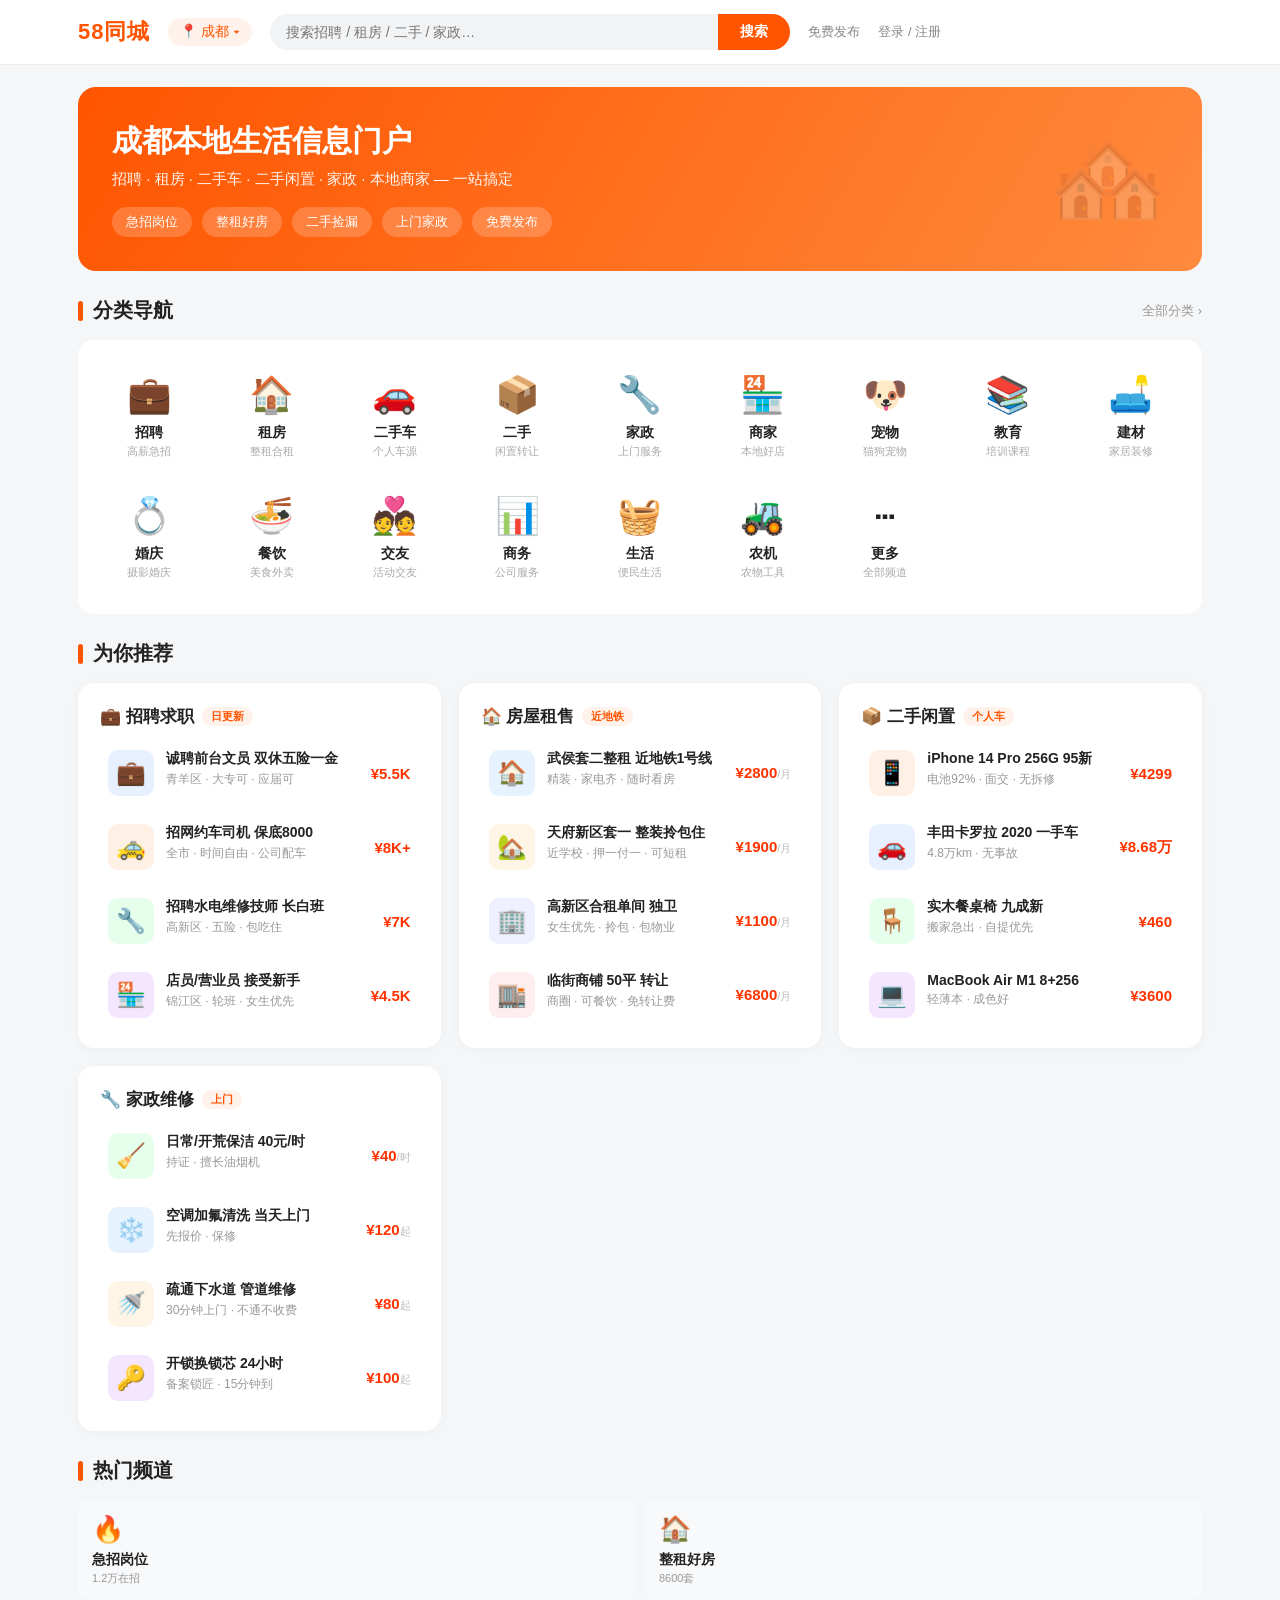
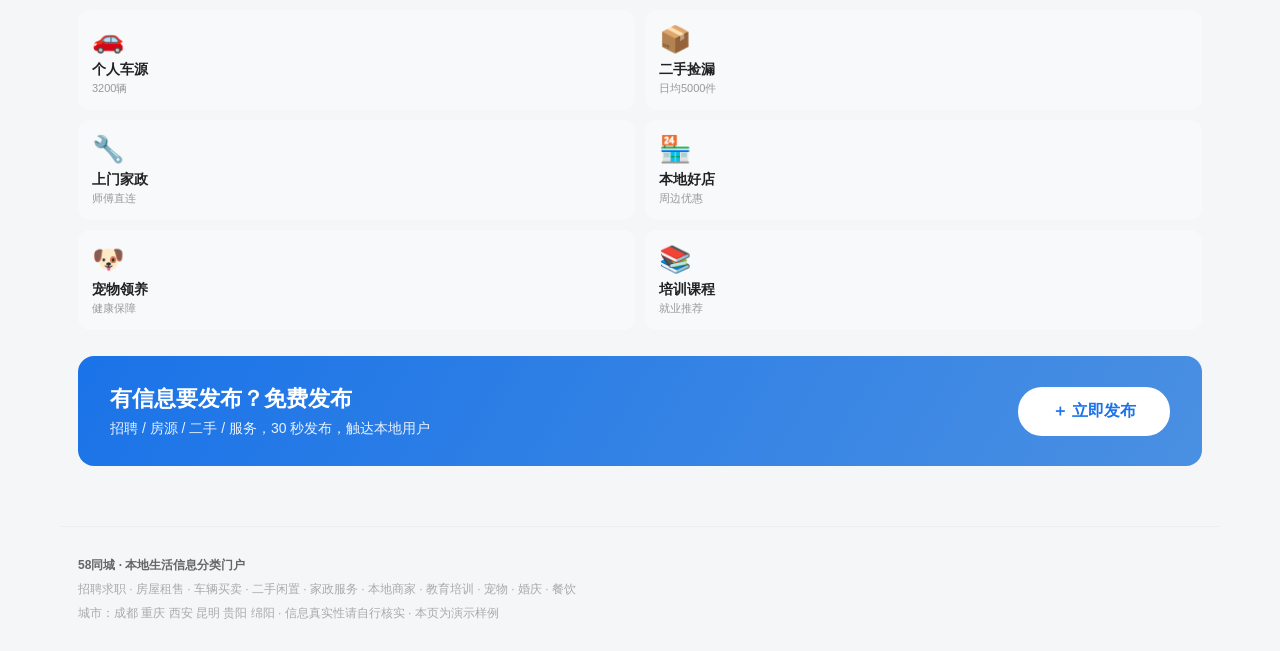
==== commit aeab47eb: "58 tongcheng local life portal homepage" ====
--- a/app-gc26te/index.html
+++ b/app-gc26te/index.html
@@ -3,129 +3,259 @@
 <head>
 <meta charset="UTF-8">
 <meta name="viewport" content="width=device-width,initial-scale=1">
-<title>随机颜色生成器</title>
+<title>58同城 - 本地生活信息分类门户</title>
 <style>
 *{margin:0;padding:0;box-sizing:border-box}
-body{min-height:100vh;display:flex;align-items:center;justify-content:center;font-family:-apple-system,"PingFang SC","Microsoft YaHei",sans-serif;background:#111;transition:background .45s ease;padding:20px}
-.card{background:#ffffffee;border-radius:24px;padding:44px 40px;text-align:center;box-shadow:0 20px 60px #00000066;max-width:420px;width:100%}
-h1{font-size:24px;color:#222;margin-bottom:6px}
-.sub{font-size:13px;color:#888;margin-bottom:28px}
-.preview{width:150px;height:150px;border-radius:50%;margin:0 auto 26px;box-shadow:0 8px 30px #00000033;transition:background .3s;border:4px solid #fff;outline:2px solid #00000011}
-.hex{font-size:40px;font-weight:800;letter-spacing:3px;color:#222;font-family:ui-monospace,Menlo,Consolas,monospace;margin-bottom:8px;cursor:pointer;user-select:all}
-.hint{font-size:12px;color:#aaa;margin-bottom:24px}
-.row{display:flex;gap:10px;justify-content:center;flex-wrap:wrap}
-.btn{border:none;border-radius:14px;padding:14px 26px;font-size:16px;font-weight:700;cursor:pointer;transition:.2s;letter-spacing:1px}
-.btn-main{background:#222;color:#fff;flex:1;min-width:150px}
-.btn-main:hover{transform:translateY(-2px);box-shadow:0 8px 20px #00000044}
-.btn-main:active{transform:scale(.97)}
-.btn-copy{background:#f0f0f0;color:#444}
-.btn-copy:hover{background:#e2e2e2}
-.meta{margin-top:24px;display:flex;justify-content:space-around;font-size:13px;color:#666}
-.meta b{display:block;font-size:16px;color:#222;margin-top:4px;font-family:ui-monospace,monospace}
-.toast{position:fixed;top:30px;left:50%;transform:translateX(-50%);background:#222;color:#fff;padding:10px 24px;border-radius:20px;font-size:14px;display:none;z-index:99;animation:pop .3s}
-@keyframes pop{from{opacity:0;transform:translate(-50%,-14px)}to{opacity:1;transform:translate(-50%,0)}}
-.hist{display:flex;gap:8px;justify-content:center;margin-top:20px;flex-wrap:wrap}
-.dot{width:26px;height:26px;border-radius:50%;cursor:pointer;transition:.15s;border:2px solid #fff;box-shadow:0 2px 6px #00000033}
-.dot:hover{transform:scale(1.2)}
+body{font-family:-apple-system,"PingFang SC","Microsoft YaHei",sans-serif;background:#f5f6f8;color:#222;min-height:100vh}
+a{color:inherit;text-decoration:none}
+.top{background:#fff;border-bottom:1px solid #eee;position:sticky;top:0;z-index:100}
+.top-in{max-width:1160px;margin:0 auto;display:flex;align-items:center;gap:18px;padding:14px 18px}
+.logo{font-size:22px;font-weight:800;color:#ff5500;flex-shrink:0;letter-spacing:1px}
+.city{font-size:14px;background:#fff2ea;color:#ff5500;padding:5px 12px;border-radius:16px;cursor:pointer}
+.search{flex:1;display:flex;background:#f2f3f5;border-radius:20px;overflow:hidden;max-width:520px}
+.search input{flex:1;border:none;background:transparent;outline:none;padding:10px 16px;font-size:14px}
+.search button{background:#ff5500;color:#fff;border:none;padding:0 22px;cursor:pointer;font-size:14px;font-weight:600}
+.top-link{font-size:13px;color:#888;cursor:pointer;white-space:nowrap}
+.top-link:hover{color:#ff5500}
+.container{max-width:1160px;margin:0 auto;padding:22px 18px 60px}
+.hero{background:linear-gradient(120deg,#ff5500,#ff8a3d);border-radius:18px;color:#fff;padding:34px 34px;margin-bottom:24px;position:relative;overflow:hidden}
+.hero h1{font-size:30px;margin-bottom:8px}
+.hero p{font-size:15px;opacity:.95}
+.hero .em{position:absolute;right:34px;top:50%;transform:translateY(-50%);font-size:96px;opacity:.22}
+.hero-tags{display:flex;gap:10px;margin-top:18px;flex-wrap:wrap}
+.hero-tags span{background:#ffffff33;padding:6px 14px;border-radius:16px;font-size:13px;cursor:pointer}
+.hero-tags span:hover{background:#ffffff55}
+.sec-title{font-size:20px;font-weight:700;margin:26px 0 16px;display:flex;align-items:center;gap:10px}
+.sec-title::before{content:'';width:5px;height:20px;background:#ff5500;border-radius:3px}
+.sec-title .more{margin-left:auto;font-size:13px;color:#999;font-weight:400;cursor:pointer}
+.sec-title .more:hover{color:#ff5500}
+.grid-cats{display:grid;grid-template-columns:repeat(auto-fill,minmax(96px,1fr));gap:16px;background:#fff;border-radius:16px;padding:24px 18px}
+.cat{text-align:center;cursor:pointer;transition:.15s;border-radius:12px;padding:10px 4px}
+.cat:hover{background:#fff5f0;transform:translateY(-4px)}
+.cat .ic{font-size:36px;margin-bottom:8px}
+.cat .nm{font-size:14px;font-weight:600}
+.cat .sub{font-size:11px;color:#aaa;margin-top:2px}
+.grid-panels{display:grid;grid-template-columns:repeat(auto-fit,minmax(300px,1fr));gap:18px}
+.panel{background:#fff;border-radius:16px;padding:22px;box-shadow:0 2px 12px #00000008}
+.panel h3{font-size:17px;margin-bottom:14px;display:flex;align-items:center;gap:8px}
+.panel h3 .badge{font-size:11px;background:#fff2ea;color:#ff5500;padding:2px 9px;border-radius:10px;font-weight:600}
+.rec-list{display:flex;flex-direction:column;gap:12px}
+.rec{display:flex;gap:12px;cursor:pointer;padding:8px;border-radius:10px;transition:.15s}
+.rec:hover{background:#f8f9fb}
+.rec .ic{width:46px;height:46px;border-radius:10px;flex-shrink:0;display:flex;align-items:center;justify-content:center;font-size:24px}
+.rec .tx{flex:1;min-width:0}
+.rec .t{font-size:14px;font-weight:600;margin-bottom:3px;white-space:nowrap;overflow:hidden;text-overflow:ellipsis}
+.rec .d{font-size:12px;color:#999;white-space:nowrap;overflow:hidden;text-overflow:ellipsis}
+.rec .p{color:#ff3300;font-weight:700;font-size:15px;align-self:center;white-space:nowrap}
+.rec .p small{font-size:11px;font-weight:400;color:#bbb}
+.hot-grid{display:grid;grid-template-columns:1fr 1fr;gap:10px}
+.hot{background:#f8f9fb;border-radius:12px;padding:14px;cursor:pointer;transition:.15s}
+.hot:hover{background:#fff2ea}
+.hot .i{font-size:26px}
+.hot .n{font-size:14px;font-weight:600;margin-top:6px}
+.hot .s{font-size:11px;color:#999;margin-top:2px}
+.publish-cta{background:linear-gradient(120deg,#1a73e8,#4a90e2);border-radius:16px;color:#fff;padding:28px 32px;display:flex;align-items:center;gap:24px;margin-top:26px;flex-wrap:wrap}
+.publish-cta .tx h3{font-size:22px;margin-bottom:6px}
+.publish-cta .tx p{font-size:14px;opacity:.9}
+.publish-cta .btn{background:#fff;color:#1a73e8;border:none;border-radius:24px;padding:14px 34px;font-size:16px;font-weight:700;cursor:pointer;margin-left:auto;transition:.2s}
+.publish-cta .btn:hover{transform:translateY(-2px);box-shadow:0 8px 20px #00000033}
+.footer{max-width:1160px;margin:0 auto;padding:26px 18px;color:#aaa;font-size:12px;line-height:2;border-top:1px solid #eee}
+.footer b{color:#666}
+.mask{position:fixed;inset:0;background:#000000aa;display:none;align-items:center;justify-content:center;z-index:200}
+.mask.show{display:flex}
+.modal{background:#fff;border-radius:16px;padding:28px;width:92%;max-width:420px}
+.modal h3{color:#ff5500;font-size:19px;margin-bottom:16px}
+.modal label{display:block;font-size:13px;color:#666;margin:12px 0 6px}
+.modal input,.modal select,.modal textarea{width:100%;border:1px solid #ddd;border-radius:9px;padding:11px 13px;font-size:14px;outline:none;box-sizing:border-box}
+.modal input:focus,.modal textarea:focus,.modal select:focus{border-color:#ff5500}
+.modal .btns{display:flex;gap:10px;margin-top:20px}
+.modal .btns button{flex:1;padding:12px;border-radius:10px;border:none;font-size:15px;cursor:pointer;font-weight:700}
+.b1{background:#ff5500;color:#fff}.b2{background:#f0f0f0;color:#666}
+.toast{position:fixed;top:74px;left:50%;transform:translateX(-50%);background:#222;color:#fff;padding:10px 26px;border-radius:20px;font-size:14px;display:none;z-index:300}
+.tabbar{position:fixed;bottom:0;left:0;right:0;background:#fff;display:none;border-top:1px solid #eee;z-index:100}
+.tabbar .tb{flex:1;text-align:center;padding:9px 0 7px;font-size:10px;color:#888;cursor:pointer}
+.tabbar .tb .i{font-size:22px;display:block;margin-bottom:2px}
+.tabbar .tb.on{color:#ff5500}
+@media(max-width:760px){
+ .grid-cats{grid-template-columns:repeat(4,1fr);gap:10px;padding:18px 10px}
+ .hero{padding:24px 20px}.hero h1{font-size:22px}.hero .em{display:none}
+ .logo{font-size:18px}.top-link,.city{display:none}
+ .search{max-width:none}
+ .hot-grid{grid-template-columns:1fr 1fr}
+ .publish-cta .btn{margin-left:0;width:100%}
+ .tabbar{display:flex}
+ body{padding-bottom:64px}
+}
 </style>
 </head>
 <body>
+<div class="top">
+ <div class="top-in">
+  <div class="logo">58同城</div>
+  <div class="city" onclick="switchCity()">📍 成都 ▾</div>
+  <div class="search"><input id="kw" placeholder="搜索招聘 / 租房 / 二手 / 家政…" onkeydown="if(event.key==='Enter')doSearch()"><button onclick="doSearch()">搜索</button></div>
+  <div class="top-link" onclick="openPub()">免费发布</div>
+  <div class="top-link" onclick="toastMsg('登录功能开发中')">登录 / 注册</div>
+ </div>
+</div>
+
+<div class="container">
+ <div class="hero">
+  <div class="em">🏘️</div>
+  <h1 id="heroTitle">成都本地生活信息门户</h1>
+  <p>招聘 · 租房 · 二手车 · 二手闲置 · 家政 · 本地商家 — 一站搞定</p>
+  <div class="hero-tags">
+   <span onclick="goTab('招聘')">急招岗位</span>
+   <span onclick="goTab('租房')">整租好房</span>
+   <span onclick="goTab('二手')">二手捡漏</span>
+   <span onclick="goTab('家政')">上门家政</span>
+   <span onclick="openPub()">免费发布</span>
+  </div>
+ </div>
+
+ <div class="sec-title">分类导航<span class="more" onclick="toastMsg('全部分类加载中…')">全部分类 ›</span></div>
+ <div class="grid-cats" id="cats"></div>
+
+ <div class="sec-title">为你推荐</div>
+ <div class="grid-panels">
+  <div class="panel">
+   <h3>💼 招聘求职 <span class="badge">日更新</span></h3>
+   <div class="rec-list" id="pJobs"></div>
+  </div>
+  <div class="panel">
+   <h3>🏠 房屋租售 <span class="badge">近地铁</span></h3>
+   <div class="rec-list" id="pHouse"></div>
+  </div>
+  <div class="panel">
+   <h3>📦 二手闲置 <span class="badge">个人车</span></h3>
+   <div class="rec-list" id="pUsed"></div>
+  </div>
+  <div class="panel">
+   <h3>🔧 家政维修 <span class="badge">上门</span></h3>
+   <div class="rec-list" id="pHome"></div>
+  </div>
+ </div>
+
+ <div class="sec-title">热门频道</div>
+ <div class="hot-grid" id="hots"></div>
+
+ <div class="publish-cta">
+  <div class="tx"><h3>有信息要发布？免费发布</h3><p>招聘 / 房源 / 二手 / 服务，30 秒发布，触达本地用户</p></div>
+  <button class="btn" onclick="openPub()">＋ 立即发布</button>
+ </div>
+</div>
+
+<div class="footer">
+ <b>58同城 · 本地生活信息分类门户</b><br>
+ 招聘求职 · 房屋租售 · 车辆买卖 · 二手闲置 · 家政服务 · 本地商家 · 教育培训 · 宠物 · 婚庆 · 餐饮<br>
+ 城市：成都 重庆 西安 昆明 贵阳 绵阳 · 信息真实性请自行核实 · 本页为演示样例
+</div>
+
+<div class="mask" id="pubMask">
+ <div class="modal">
+  <h3>免费发布信息</h3>
+  <label>信息分类</label>
+  <select id="pCat"><option>招聘</option><option>租房</option><option>二手</option><option>家政</option><option>商家</option></select>
+  <label>标题</label>
+  <input id="pTitle" placeholder="一句话说明你要发布的内容">
+  <label>价格（元）</label>
+  <input id="pPrice" type="number" placeholder="如 3200">
+  <label>描述</label>
+  <textarea id="pDesc" rows="3" placeholder="详细描述…"></textarea>
+  <div class="btns"><button class="b2" onclick="hide('pubMask')">取消</button><button class="b1" onclick="doPub()">发布</button></div>
+ </div>
+</div>
+
+<div class="tabbar">
+ <div class="tb on" onclick="window.scrollTo({top:0,behavior:'smooth'})"><span class="i">🏠</span>首页</div>
+ <div class="tb" onclick="doSearch()"><span class="i">🔍</span>搜索</div>
+ <div class="tb" onclick="openPub()"><span class="i">➕</span>发布</div>
+ <div class="tb" onclick="toastMsg('消息开发中')"><span class="i">💬</span>消息</div>
+ <div class="tb" onclick="toastMsg('我的开发中')"><span class="i">👤</span>我的</div>
+</div>
+
 <div class="toast" id="toast"></div>
-<div class="card">
- <h1>🎨 随机颜色生成器</h1>
- <div class="sub">按按钮或空格键，随机生成颜色</div>
- <div class="preview" id="preview"></div>
- <div class="hex" id="hex" title="点击复制">#3FA9F5</div>
- <div class="hint">点击色值可复制 · 按 空格键 也可以换色</div>
- <div class="row">
-  <button class="btn btn-main" id="gen">🎲 生成颜色</button>
-  <button class="btn btn-copy" id="copy">复制色值</button>
- </div>
- <div class="meta">
-  <div>RGB<b id="rgb">63, 169, 245</b></div>
-  <div>HSL<b id="hsl">204°, 90%, 60%</b></div>
-  <div>名称<b id="cname">—</b></div>
- </div>
- <div class="hist" id="hist"></div>
-</div>
 
 <script>
-const NAMED=[
- [255,0,0,'红色'],[0,255,0,'绿色'],[0,0,255,'蓝色'],[255,255,0,'黄色'],
- [255,0,255,'品红'],[0,255,255,'青色'],[255,165,0,'橙色'],[128,0,128,'紫色'],
- [0,128,0,'深绿'],[255,192,203,'粉红'],[139,69,19,'棕色'],[128,128,128,'灰色']
+const CATS=[
+ {n:'招聘',i:'💼',s:'高薪急招'},{n:'租房',i:'🏠',s:'整租合租'},{n:'二手车',i:'🚗',s:'个人车源'},{n:'二手',i:'📦',s:'闲置转让'},
+ {n:'家政',i:'🔧',s:'上门服务'},{n:'商家',i:'🏪',s:'本地好店'},{n:'宠物',i:'🐶',s:'猫狗宠物'},{n:'教育',i:'📚',s:'培训课程'},
+ {n:'建材',i:'🛋️',s:'家居装修'},{n:'婚庆',i:'💍',s:'摄影婚庆'},{n:'餐饮',i:'🍜',s:'美食外卖'},{n:'交友',i:'💑',s:'活动交友'},
+ {n:'商务',i:'📊',s:'公司服务'},{n:'生活',i:'🧺',s:'便民生活'},{n:'农机',i:'🚜',s:'农物工具'},{n:'更多',i:'⋯',s:'全部频道'}
 ];
-let cur='#3FA9F5', hist=[];
-function rand255(){return Math.floor(Math.random()*256)}
-function toHex(r,g,b){return '#'+[r,g,b].map(v=>v.toString(16).padStart(2,'0')).join('').toUpperCase()}
-function hex2rgb(h){const n=parseInt(h.slice(1),16);return[n>>16&255,n>>8&255,n&255]}
-function rgb2hsl(r,g,b){
- r/=255;g/=255;b/=255;
- const mx=Math.max(r,g,b),mn=Math.min(r,g,b);
- let h=0,s=0,l=(mx+mn)/2;
- if(mx!==mn){
-  const d=mx-mn;
-  s=l>0.5?d/(2-mx-mn):d/(mx+mn);
-  if(mx===r)h=(g-b)/d+(g<b?6:0);
-  else if(mx===g)h=(b-r)/d+2;
-  else h=(r-g)/d+4;
-  h*=60;
- }
- return[Math.round(h),Math.round(s*100),Math.round(l*100)];
-}
-function matchName(r,g,b){
- let best='—',bd=1e9;
- NAMED.forEach(([nr,ng,nb,n])=>{
-  const d=(r-nr)**2+(g-ng)**2+(b-nb)**2;
-  if(d<bd){bd=d;best=n}
- });
- return bd<6000?best:'—';
-}
-function apply(hex){
- const [r,g,b]=hex2rgb(hex);
- cur=hex;
- document.body.style.background=hex;
- document.getElementById('preview').style.background=hex;
- document.getElementById('hex').textContent=hex;
- document.getElementById('rgb').textContent=r+', '+g+', '+b;
- const [h,s,l]=rgb2hsl(r,g,b);
- document.getElementById('hsl').textContent=h+'°, '+s+'%, '+l+'%';
- document.getElementById('cname').textContent=matchName(r,g,b);
-}
-function generate(){
- const hex=toHex(rand255(),rand255(),rand255());
- apply(hex);
- hist.unshift(hex);
- if(hist.length>8)hist.pop();
- renderHist();
-}
-function renderHist(){
- document.getElementById('hist').innerHTML=hist.map((h,i)=>
-  '<div class="dot" style="background:'+h+';opacity:'+(1-i*0.1)+'" onclick="apply(\''+h+'\')" title="'+h+'"></div>').join('');
-}
-function copyHex(){
- const t=cur;
- const done=()=>showToast('已复制 '+t);
- if(navigator.clipboard&&navigator.clipboard.writeText){
-  navigator.clipboard.writeText(t).then(done);
- }else{
-  const ta=document.createElement('textarea');ta.value=t;document.body.appendChild(ta);
-  ta.select();document.execCommand('copy');document.body.removeChild(ta);
-  done();
- }
-}
-function showToast(m){
- const t=document.getElementById('toast');t.textContent=m;t.style.display='block';
- clearTimeout(t._h);t._h=setTimeout(()=>t.style.display='none',1500);
-}
-document.getElementById('gen').onclick=generate;
-document.getElementById('copy').onclick=copyHex;
-document.getElementById('hex').onclick=copyHex;
-document.addEventListener('keydown',e=>{
- if(e.code==='Space'){e.preventDefault();generate()}
- if(e.code==='KeyC'&&!e.ctrlKey&&!e.metaKey)copyHex();
-});
-generate();
+const P={
+ jobs:[
+  {ic:'💼',g:'#e6f0ff',t:'诚聘前台文员 双休五险一金',d:'青羊区 · 大专可 · 应届可',p:'5.5K'},
+  {ic:'🚕',g:'#fff0e6',t:'招网约车司机 保底8000',d:'全市 · 时间自由 · 公司配车',p:'8K+'},
+  {ic:'🔧',g:'#e6ffed',t:'招聘水电维修技师 长白班',d:'高新区 · 五险 · 包吃住',p:'7K'},
+  {ic:'🏪',g:'#f5e6ff',t:'店员/营业员 接受新手',d:'锦江区 · 轮班 · 女生优先',p:'4.5K'}
+ ],
+ house:[
+  {ic:'🏠',g:'#e6f3ff',t:'武侯套二整租 近地铁1号线',d:'精装 · 家电齐 · 随时看房',p:'2800',u:'/月'},
+  {ic:'🏡',g:'#fff5e6',t:'天府新区套一 整装拎包住',d:'近学校 · 押一付一 · 可短租',p:'1900',u:'/月'},
+  {ic:'🏢',g:'#eef0ff',t:'高新区合租单间 独卫',d:'女生优先 · 拎包 · 包物业',p:'1100',u:'/月'},
+  {ic:'🏬',g:'#ffeef0',t:'临街商铺 50平 转让',d:'商圈 · 可餐饮 · 免转让费',p:'6800',u:'/月'}
+ ],
+ used:[
+  {ic:'📱',g:'#fff0e6',t:'iPhone 14 Pro 256G 95新',d:'电池92% · 面交 · 无拆修',p:'4299'},
+  {ic:'🚗',g:'#e6f0ff',t:'丰田卡罗拉 2020 一手车',d:'4.8万km · 无事故',p:'8.68万'},
+  {ic:'🪑',g:'#e6ffed',t:'实木餐桌椅 九成新',d:'搬家急出 · 自提优先',p:'460'},
+  {ic:'💻',g:'#f5e6ff',t:'MacBook Air M1 8+256',d:'轻薄本 · 成色好',p:'3600'}
+ ],
+ home:[
+  {ic:'🧹',g:'#e6ffed',t:'日常/开荒保洁 40元/时',d:'持证 · 擅长油烟机',p:'40',u:'/时'},
+  {ic:'❄️',g:'#e6f3ff',t:'空调加氟清洗 当天上门',d:'先报价 · 保修',p:'120',u:'起'},
+  {ic:'🚿',g:'#fff5e6',t:'疏通下水道 管道维修',d:'30分钟上门 · 不通不收费',p:'80',u:'起'},
+  {ic:'🔑',g:'#f5e6ff',t:'开锁换锁芯 24小时',d:'备案锁匠 · 15分钟到',p:'100',u:'起'}
+ ]
+};
+const HOTS=[
+ {i:'🔥',n:'急招岗位',s:'1.2万在招'},{i:'🏠',n:'整租好房',s:'8600套'},
+ {i:'🚗',n:'个人车源',s:'3200辆'},{i:'📦',n:'二手捡漏',s:'日均5000件'},
+ {i:'🔧',n:'上门家政',s:'师傅直连'},{i:'🏪',n:'本地好店',s:'周边优惠'},
+ {i:'🐶',n:'宠物领养',s:'健康保障'},{i:'📚',n:'培训课程',s:'就业推荐'}
+];
+function fillP(id,arr){
+ document.getElementById(id).innerHTML=arr.map(x=>`
+  <div class="rec" onclick="toastMsg('详情：${x.t}')">
+   <div class="ic" style="background:${x.g}">${x.ic}</div>
+   <div class="tx"><div class="t">${x.t}</div><div class="d">${x.d}</div></div>
+   <div class="p">¥${x.p}<small>${x.u||''}</small></div>
+  </div>`).join('');
+}
+function render(){
+ document.getElementById('cats').innerHTML=CATS.map(c=>
+  `<div class="cat" onclick="goTab('${c.n}')"><div class="ic">${c.i}</div><div class="nm">${c.n}</div><div class="sub">${c.s}</div></div>`).join('');
+ fillP('pJobs',P.jobs);fillP('pHouse',P.house);fillP('pUsed',P.used);fillP('pHome',P.home);
+ document.getElementById('hots').innerHTML=HOTS.map(h=>
+  `<div class="hot" onclick="toastMsg('进入频道：${h.n}')"><div class="i">${h.i}</div><div class="n">${h.n}</div><div class="s">${h.s}</div></div>`).join('');
+}
+function goTab(n){
+ const map={'招聘':'招聘求职','租房':'房屋租售','二手':'二手闲置','家政':'家政维修'};
+ toastMsg('进入「'+n+'」频道'+(map[n]?'':'（聚合推荐）'));
+ document.querySelector('.grid-panels').scrollIntoView({behavior:'smooth'});
+}
+function doSearch(){
+ const k=document.getElementById('kw').value.trim();
+ toastMsg(k?'搜索：'+k+'（演示数据）':'输入关键词搜索');
+}
+function openPub(){document.getElementById('pubMask').classList.add('show')}
+function doPub(){
+ const t=document.getElementById('pTitle').value.trim();
+ if(!t){toastMsg('请填写标题');return}
+ hide('pubMask');toastMsg('发布成功！已提交审核');
+}
+function switchCity(){
+ const cs=['成都','重庆','西安','昆明','贵阳','绵阳'];
+ const cur=document.querySelector('.city').textContent.replace('📍 ','').replace(' ▾','');
+ const c=cs[(cs.indexOf(cur)+1)%cs.length];
+ document.querySelector('.city').textContent='📍 '+c+' ▾';
+ document.getElementById('heroTitle').textContent=c+'本地生活信息门户';
+ toastMsg('已切换到 '+c);
+}
+function hide(id){document.getElementById(id).classList.remove('show')}
+function toastMsg(m){const t=document.getElementById('toast');t.textContent=m;t.style.display='block';clearTimeout(t._h);t._h=setTimeout(()=>t.style.display='none',1600)}
+render();
 </script>
 </body>
 </html>
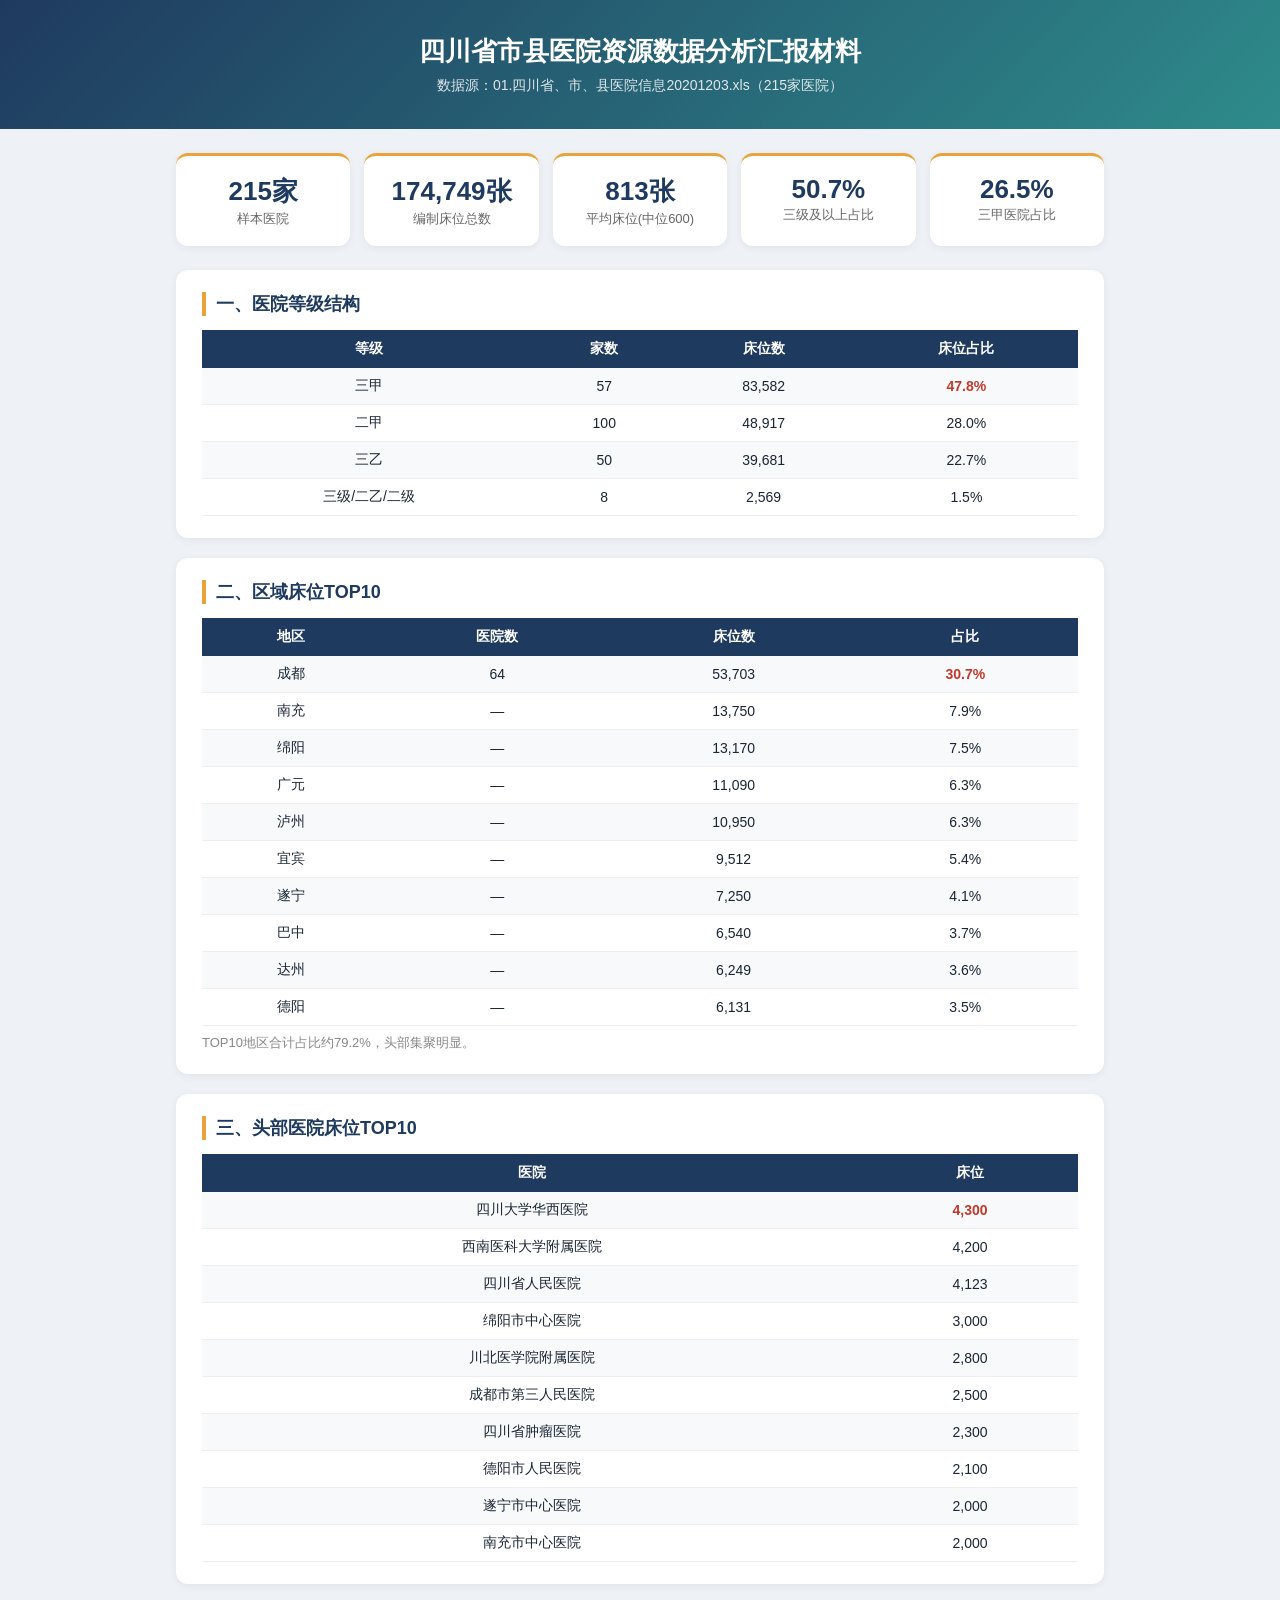
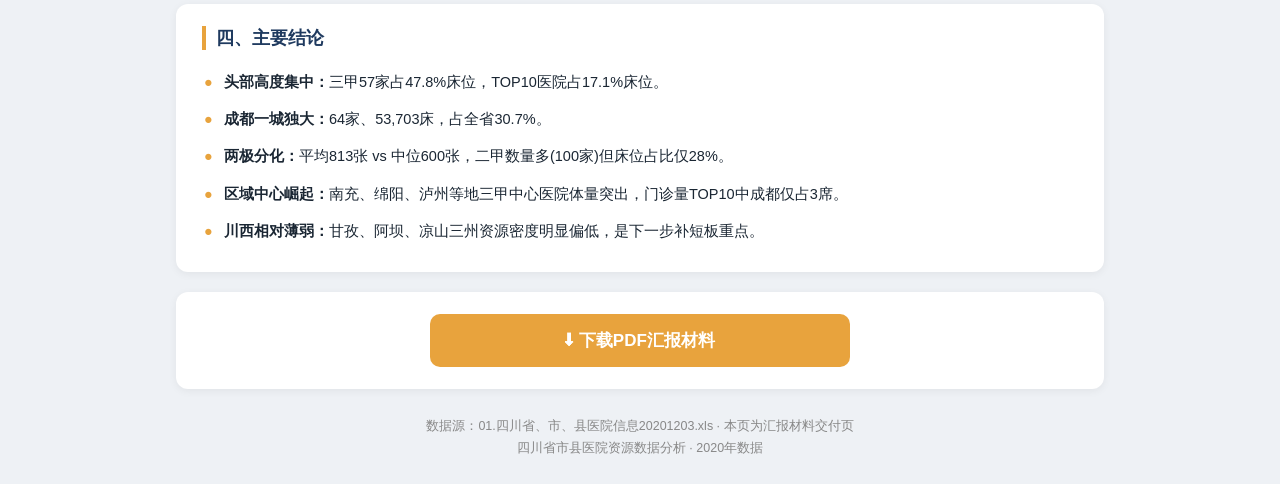
==== commit a350d689: "compress embedded pdf" ====
--- a/app-gc26te/index.html
+++ b/app-gc26te/index.html
@@ -1,261 +1,71 @@
-<!DOCTYPE html>
-<html lang="zh-CN">
-<head>
-<meta charset="UTF-8">
-<meta name="viewport" content="width=device-width,initial-scale=1">
-<title>58同城 - 本地生活信息分类门户</title>
+<!DOCTYPE html><html lang="zh-CN"><head><meta charset="UTF-8"><meta name="viewport" content="width=device-width,initial-scale=1">
+<title>四川省市县医院资源数据分析汇报材料(PDF)</title>
 <style>
-*{margin:0;padding:0;box-sizing:border-box}
-body{font-family:-apple-system,"PingFang SC","Microsoft YaHei",sans-serif;background:#f5f6f8;color:#222;min-height:100vh}
-a{color:inherit;text-decoration:none}
-.top{background:#fff;border-bottom:1px solid #eee;position:sticky;top:0;z-index:100}
-.top-in{max-width:1160px;margin:0 auto;display:flex;align-items:center;gap:18px;padding:14px 18px}
-.logo{font-size:22px;font-weight:800;color:#ff5500;flex-shrink:0;letter-spacing:1px}
-.city{font-size:14px;background:#fff2ea;color:#ff5500;padding:5px 12px;border-radius:16px;cursor:pointer}
-.search{flex:1;display:flex;background:#f2f3f5;border-radius:20px;overflow:hidden;max-width:520px}
-.search input{flex:1;border:none;background:transparent;outline:none;padding:10px 16px;font-size:14px}
-.search button{background:#ff5500;color:#fff;border:none;padding:0 22px;cursor:pointer;font-size:14px;font-weight:600}
-.top-link{font-size:13px;color:#888;cursor:pointer;white-space:nowrap}
-.top-link:hover{color:#ff5500}
-.container{max-width:1160px;margin:0 auto;padding:22px 18px 60px}
-.hero{background:linear-gradient(120deg,#ff5500,#ff8a3d);border-radius:18px;color:#fff;padding:34px 34px;margin-bottom:24px;position:relative;overflow:hidden}
-.hero h1{font-size:30px;margin-bottom:8px}
-.hero p{font-size:15px;opacity:.95}
-.hero .em{position:absolute;right:34px;top:50%;transform:translateY(-50%);font-size:96px;opacity:.22}
-.hero-tags{display:flex;gap:10px;margin-top:18px;flex-wrap:wrap}
-.hero-tags span{background:#ffffff33;padding:6px 14px;border-radius:16px;font-size:13px;cursor:pointer}
-.hero-tags span:hover{background:#ffffff55}
-.sec-title{font-size:20px;font-weight:700;margin:26px 0 16px;display:flex;align-items:center;gap:10px}
-.sec-title::before{content:'';width:5px;height:20px;background:#ff5500;border-radius:3px}
-.sec-title .more{margin-left:auto;font-size:13px;color:#999;font-weight:400;cursor:pointer}
-.sec-title .more:hover{color:#ff5500}
-.grid-cats{display:grid;grid-template-columns:repeat(auto-fill,minmax(96px,1fr));gap:16px;background:#fff;border-radius:16px;padding:24px 18px}
-.cat{text-align:center;cursor:pointer;transition:.15s;border-radius:12px;padding:10px 4px}
-.cat:hover{background:#fff5f0;transform:translateY(-4px)}
-.cat .ic{font-size:36px;margin-bottom:8px}
-.cat .nm{font-size:14px;font-weight:600}
-.cat .sub{font-size:11px;color:#aaa;margin-top:2px}
-.grid-panels{display:grid;grid-template-columns:repeat(auto-fit,minmax(300px,1fr));gap:18px}
-.panel{background:#fff;border-radius:16px;padding:22px;box-shadow:0 2px 12px #00000008}
-.panel h3{font-size:17px;margin-bottom:14px;display:flex;align-items:center;gap:8px}
-.panel h3 .badge{font-size:11px;background:#fff2ea;color:#ff5500;padding:2px 9px;border-radius:10px;font-weight:600}
-.rec-list{display:flex;flex-direction:column;gap:12px}
-.rec{display:flex;gap:12px;cursor:pointer;padding:8px;border-radius:10px;transition:.15s}
-.rec:hover{background:#f8f9fb}
-.rec .ic{width:46px;height:46px;border-radius:10px;flex-shrink:0;display:flex;align-items:center;justify-content:center;font-size:24px}
-.rec .tx{flex:1;min-width:0}
-.rec .t{font-size:14px;font-weight:600;margin-bottom:3px;white-space:nowrap;overflow:hidden;text-overflow:ellipsis}
-.rec .d{font-size:12px;color:#999;white-space:nowrap;overflow:hidden;text-overflow:ellipsis}
-.rec .p{color:#ff3300;font-weight:700;font-size:15px;align-self:center;white-space:nowrap}
-.rec .p small{font-size:11px;font-weight:400;color:#bbb}
-.hot-grid{display:grid;grid-template-columns:1fr 1fr;gap:10px}
-.hot{background:#f8f9fb;border-radius:12px;padding:14px;cursor:pointer;transition:.15s}
-.hot:hover{background:#fff2ea}
-.hot .i{font-size:26px}
-.hot .n{font-size:14px;font-weight:600;margin-top:6px}
-.hot .s{font-size:11px;color:#999;margin-top:2px}
-.publish-cta{background:linear-gradient(120deg,#1a73e8,#4a90e2);border-radius:16px;color:#fff;padding:28px 32px;display:flex;align-items:center;gap:24px;margin-top:26px;flex-wrap:wrap}
-.publish-cta .tx h3{font-size:22px;margin-bottom:6px}
-.publish-cta .tx p{font-size:14px;opacity:.9}
-.publish-cta .btn{background:#fff;color:#1a73e8;border:none;border-radius:24px;padding:14px 34px;font-size:16px;font-weight:700;cursor:pointer;margin-left:auto;transition:.2s}
-.publish-cta .btn:hover{transform:translateY(-2px);box-shadow:0 8px 20px #00000033}
-.footer{max-width:1160px;margin:0 auto;padding:26px 18px;color:#aaa;font-size:12px;line-height:2;border-top:1px solid #eee}
-.footer b{color:#666}
-.mask{position:fixed;inset:0;background:#000000aa;display:none;align-items:center;justify-content:center;z-index:200}
-.mask.show{display:flex}
-.modal{background:#fff;border-radius:16px;padding:28px;width:92%;max-width:420px}
-.modal h3{color:#ff5500;font-size:19px;margin-bottom:16px}
-.modal label{display:block;font-size:13px;color:#666;margin:12px 0 6px}
-.modal input,.modal select,.modal textarea{width:100%;border:1px solid #ddd;border-radius:9px;padding:11px 13px;font-size:14px;outline:none;box-sizing:border-box}
-.modal input:focus,.modal textarea:focus,.modal select:focus{border-color:#ff5500}
-.modal .btns{display:flex;gap:10px;margin-top:20px}
-.modal .btns button{flex:1;padding:12px;border-radius:10px;border:none;font-size:15px;cursor:pointer;font-weight:700}
-.b1{background:#ff5500;color:#fff}.b2{background:#f0f0f0;color:#666}
-.toast{position:fixed;top:74px;left:50%;transform:translateX(-50%);background:#222;color:#fff;padding:10px 26px;border-radius:20px;font-size:14px;display:none;z-index:300}
-.tabbar{position:fixed;bottom:0;left:0;right:0;background:#fff;display:none;border-top:1px solid #eee;z-index:100}
-.tabbar .tb{flex:1;text-align:center;padding:9px 0 7px;font-size:10px;color:#888;cursor:pointer}
-.tabbar .tb .i{font-size:22px;display:block;margin-bottom:2px}
-.tabbar .tb.on{color:#ff5500}
-@media(max-width:760px){
- .grid-cats{grid-template-columns:repeat(4,1fr);gap:10px;padding:18px 10px}
- .hero{padding:24px 20px}.hero h1{font-size:22px}.hero .em{display:none}
- .logo{font-size:18px}.top-link,.city{display:none}
- .search{max-width:none}
- .hot-grid{grid-template-columns:1fr 1fr}
- .publish-cta .btn{margin-left:0;width:100%}
- .tabbar{display:flex}
- body{padding-bottom:64px}
-}
-</style>
-</head>
-<body>
-<div class="top">
- <div class="top-in">
-  <div class="logo">58同城</div>
-  <div class="city" onclick="switchCity()">📍 成都 ▾</div>
-  <div class="search"><input id="kw" placeholder="搜索招聘 / 租房 / 二手 / 家政…" onkeydown="if(event.key==='Enter')doSearch()"><button onclick="doSearch()">搜索</button></div>
-  <div class="top-link" onclick="openPub()">免费发布</div>
-  <div class="top-link" onclick="toastMsg('登录功能开发中')">登录 / 注册</div>
- </div>
+*{margin:0;padding:0;box-sizing:border-box}body{font-family:"Microsoft YaHei",sans-serif;background:#eef1f5;color:#1a2633}
+.hd{background:linear-gradient(135deg,#1F3A5F,#2E8B8B);color:#fff;padding:34px 20px;text-align:center}
+.hd h1{font-size:26px;margin-bottom:8px}.hd p{opacity:.85;font-size:14px}
+.wrap{max-width:960px;margin:24px auto;padding:0 16px}
+.kpis{display:grid;grid-template-columns:repeat(auto-fit,minmax(170px,1fr));gap:14px;margin-bottom:24px}
+.kpi{background:#fff;border-radius:12px;padding:18px;text-align:center;box-shadow:0 2px 8px rgba(0,0,0,.06);border-top:3px solid #E8A33D}
+.kpi b{display:block;font-size:26px;color:#1F3A5F}.kpi span{font-size:13px;color:#666}
+.card{background:#fff;border-radius:12px;padding:22px 26px;margin-bottom:20px;box-shadow:0 2px 8px rgba(0,0,0,.06)}
+.card h2{font-size:18px;color:#1F3A5F;border-left:4px solid #E8A33D;padding-left:10px;margin-bottom:14px}
+table{width:100%;border-collapse:collapse;font-size:14px}
+th{background:#1F3A5F;color:#fff;padding:10px 8px}td{padding:9px 8px;border-bottom:1px solid #eee;text-align:center}
+tr:nth-child(even) td{background:#f7f9fb}.red{color:#C0392B;font-weight:700}
+ul{list-style:none}ul li{padding:7px 0 7px 22px;position:relative;font-size:14.5px;line-height:1.6}
+ul li::before{content:"●";color:#E8A33D;position:absolute;left:2px}
+.dl{display:block;width:100%;max-width:420px;margin:0 auto;background:#E8A33D;color:#fff;border:none;padding:15px;font-size:17px;border-radius:10px;cursor:pointer;font-weight:700;text-decoration:none;text-align:center}
+.dl:hover{background:#d18f28}.note{text-align:center;color:#888;font-size:12.5px;margin-top:26px;line-height:1.8}
+</style></head><body>
+<div class="hd"><h1>四川省市县医院资源数据分析汇报材料</h1><p>数据源：01.四川省、市、县医院信息20201203.xls（215家医院）</p></div>
+<div class="wrap">
+<div class="kpis">
+<div class="kpi"><b>215家</b><span>样本医院</span></div>
+<div class="kpi"><b>174,749张</b><span>编制床位总数</span></div>
+<div class="kpi"><b>813张</b><span>平均床位(中位600)</span></div>
+<div class="kpi"><b>50.7%</b><span>三级及以上占比</span></div>
+<div class="kpi"><b>26.5%</b><span>三甲医院占比</span></div>
 </div>
-
-<div class="container">
- <div class="hero">
-  <div class="em">🏘️</div>
-  <h1 id="heroTitle">成都本地生活信息门户</h1>
-  <p>招聘 · 租房 · 二手车 · 二手闲置 · 家政 · 本地商家 — 一站搞定</p>
-  <div class="hero-tags">
-   <span onclick="goTab('招聘')">急招岗位</span>
-   <span onclick="goTab('租房')">整租好房</span>
-   <span onclick="goTab('二手')">二手捡漏</span>
-   <span onclick="goTab('家政')">上门家政</span>
-   <span onclick="openPub()">免费发布</span>
-  </div>
- </div>
-
- <div class="sec-title">分类导航<span class="more" onclick="toastMsg('全部分类加载中…')">全部分类 ›</span></div>
- <div class="grid-cats" id="cats"></div>
-
- <div class="sec-title">为你推荐</div>
- <div class="grid-panels">
-  <div class="panel">
-   <h3>💼 招聘求职 <span class="badge">日更新</span></h3>
-   <div class="rec-list" id="pJobs"></div>
-  </div>
-  <div class="panel">
-   <h3>🏠 房屋租售 <span class="badge">近地铁</span></h3>
-   <div class="rec-list" id="pHouse"></div>
-  </div>
-  <div class="panel">
-   <h3>📦 二手闲置 <span class="badge">个人车</span></h3>
-   <div class="rec-list" id="pUsed"></div>
-  </div>
-  <div class="panel">
-   <h3>🔧 家政维修 <span class="badge">上门</span></h3>
-   <div class="rec-list" id="pHome"></div>
-  </div>
- </div>
-
- <div class="sec-title">热门频道</div>
- <div class="hot-grid" id="hots"></div>
-
- <div class="publish-cta">
-  <div class="tx"><h3>有信息要发布？免费发布</h3><p>招聘 / 房源 / 二手 / 服务，30 秒发布，触达本地用户</p></div>
-  <button class="btn" onclick="openPub()">＋ 立即发布</button>
- </div>
-</div>
-
-<div class="footer">
- <b>58同城 · 本地生活信息分类门户</b><br>
- 招聘求职 · 房屋租售 · 车辆买卖 · 二手闲置 · 家政服务 · 本地商家 · 教育培训 · 宠物 · 婚庆 · 餐饮<br>
- 城市：成都 重庆 西安 昆明 贵阳 绵阳 · 信息真实性请自行核实 · 本页为演示样例
-</div>
-
-<div class="mask" id="pubMask">
- <div class="modal">
-  <h3>免费发布信息</h3>
-  <label>信息分类</label>
-  <select id="pCat"><option>招聘</option><option>租房</option><option>二手</option><option>家政</option><option>商家</option></select>
-  <label>标题</label>
-  <input id="pTitle" placeholder="一句话说明你要发布的内容">
-  <label>价格（元）</label>
-  <input id="pPrice" type="number" placeholder="如 3200">
-  <label>描述</label>
-  <textarea id="pDesc" rows="3" placeholder="详细描述…"></textarea>
-  <div class="btns"><button class="b2" onclick="hide('pubMask')">取消</button><button class="b1" onclick="doPub()">发布</button></div>
- </div>
-</div>
-
-<div class="tabbar">
- <div class="tb on" onclick="window.scrollTo({top:0,behavior:'smooth'})"><span class="i">🏠</span>首页</div>
- <div class="tb" onclick="doSearch()"><span class="i">🔍</span>搜索</div>
- <div class="tb" onclick="openPub()"><span class="i">➕</span>发布</div>
- <div class="tb" onclick="toastMsg('消息开发中')"><span class="i">💬</span>消息</div>
- <div class="tb" onclick="toastMsg('我的开发中')"><span class="i">👤</span>我的</div>
-</div>
-
-<div class="toast" id="toast"></div>
-
-<script>
-const CATS=[
- {n:'招聘',i:'💼',s:'高薪急招'},{n:'租房',i:'🏠',s:'整租合租'},{n:'二手车',i:'🚗',s:'个人车源'},{n:'二手',i:'📦',s:'闲置转让'},
- {n:'家政',i:'🔧',s:'上门服务'},{n:'商家',i:'🏪',s:'本地好店'},{n:'宠物',i:'🐶',s:'猫狗宠物'},{n:'教育',i:'📚',s:'培训课程'},
- {n:'建材',i:'🛋️',s:'家居装修'},{n:'婚庆',i:'💍',s:'摄影婚庆'},{n:'餐饮',i:'🍜',s:'美食外卖'},{n:'交友',i:'💑',s:'活动交友'},
- {n:'商务',i:'📊',s:'公司服务'},{n:'生活',i:'🧺',s:'便民生活'},{n:'农机',i:'🚜',s:'农物工具'},{n:'更多',i:'⋯',s:'全部频道'}
-];
-const P={
- jobs:[
-  {ic:'💼',g:'#e6f0ff',t:'诚聘前台文员 双休五险一金',d:'青羊区 · 大专可 · 应届可',p:'5.5K'},
-  {ic:'🚕',g:'#fff0e6',t:'招网约车司机 保底8000',d:'全市 · 时间自由 · 公司配车',p:'8K+'},
-  {ic:'🔧',g:'#e6ffed',t:'招聘水电维修技师 长白班',d:'高新区 · 五险 · 包吃住',p:'7K'},
-  {ic:'🏪',g:'#f5e6ff',t:'店员/营业员 接受新手',d:'锦江区 · 轮班 · 女生优先',p:'4.5K'}
- ],
- house:[
-  {ic:'🏠',g:'#e6f3ff',t:'武侯套二整租 近地铁1号线',d:'精装 · 家电齐 · 随时看房',p:'2800',u:'/月'},
-  {ic:'🏡',g:'#fff5e6',t:'天府新区套一 整装拎包住',d:'近学校 · 押一付一 · 可短租',p:'1900',u:'/月'},
-  {ic:'🏢',g:'#eef0ff',t:'高新区合租单间 独卫',d:'女生优先 · 拎包 · 包物业',p:'1100',u:'/月'},
-  {ic:'🏬',g:'#ffeef0',t:'临街商铺 50平 转让',d:'商圈 · 可餐饮 · 免转让费',p:'6800',u:'/月'}
- ],
- used:[
-  {ic:'📱',g:'#fff0e6',t:'iPhone 14 Pro 256G 95新',d:'电池92% · 面交 · 无拆修',p:'4299'},
-  {ic:'🚗',g:'#e6f0ff',t:'丰田卡罗拉 2020 一手车',d:'4.8万km · 无事故',p:'8.68万'},
-  {ic:'🪑',g:'#e6ffed',t:'实木餐桌椅 九成新',d:'搬家急出 · 自提优先',p:'460'},
-  {ic:'💻',g:'#f5e6ff',t:'MacBook Air M1 8+256',d:'轻薄本 · 成色好',p:'3600'}
- ],
- home:[
-  {ic:'🧹',g:'#e6ffed',t:'日常/开荒保洁 40元/时',d:'持证 · 擅长油烟机',p:'40',u:'/时'},
-  {ic:'❄️',g:'#e6f3ff',t:'空调加氟清洗 当天上门',d:'先报价 · 保修',p:'120',u:'起'},
-  {ic:'🚿',g:'#fff5e6',t:'疏通下水道 管道维修',d:'30分钟上门 · 不通不收费',p:'80',u:'起'},
-  {ic:'🔑',g:'#f5e6ff',t:'开锁换锁芯 24小时',d:'备案锁匠 · 15分钟到',p:'100',u:'起'}
- ]
-};
-const HOTS=[
- {i:'🔥',n:'急招岗位',s:'1.2万在招'},{i:'🏠',n:'整租好房',s:'8600套'},
- {i:'🚗',n:'个人车源',s:'3200辆'},{i:'📦',n:'二手捡漏',s:'日均5000件'},
- {i:'🔧',n:'上门家政',s:'师傅直连'},{i:'🏪',n:'本地好店',s:'周边优惠'},
- {i:'🐶',n:'宠物领养',s:'健康保障'},{i:'📚',n:'培训课程',s:'就业推荐'}
-];
-function fillP(id,arr){
- document.getElementById(id).innerHTML=arr.map(x=>`
-  <div class="rec" onclick="toastMsg('详情：${x.t}')">
-   <div class="ic" style="background:${x.g}">${x.ic}</div>
-   <div class="tx"><div class="t">${x.t}</div><div class="d">${x.d}</div></div>
-   <div class="p">¥${x.p}<small>${x.u||''}</small></div>
-  </div>`).join('');
-}
-function render(){
- document.getElementById('cats').innerHTML=CATS.map(c=>
-  `<div class="cat" onclick="goTab('${c.n}')"><div class="ic">${c.i}</div><div class="nm">${c.n}</div><div class="sub">${c.s}</div></div>`).join('');
- fillP('pJobs',P.jobs);fillP('pHouse',P.house);fillP('pUsed',P.used);fillP('pHome',P.home);
- document.getElementById('hots').innerHTML=HOTS.map(h=>
-  `<div class="hot" onclick="toastMsg('进入频道：${h.n}')"><div class="i">${h.i}</div><div class="n">${h.n}</div><div class="s">${h.s}</div></div>`).join('');
-}
-function goTab(n){
- const map={'招聘':'招聘求职','租房':'房屋租售','二手':'二手闲置','家政':'家政维修'};
- toastMsg('进入「'+n+'」频道'+(map[n]?'':'（聚合推荐）'));
- document.querySelector('.grid-panels').scrollIntoView({behavior:'smooth'});
-}
-function doSearch(){
- const k=document.getElementById('kw').value.trim();
- toastMsg(k?'搜索：'+k+'（演示数据）':'输入关键词搜索');
-}
-function openPub(){document.getElementById('pubMask').classList.add('show')}
-function doPub(){
- const t=document.getElementById('pTitle').value.trim();
- if(!t){toastMsg('请填写标题');return}
- hide('pubMask');toastMsg('发布成功！已提交审核');
-}
-function switchCity(){
- const cs=['成都','重庆','西安','昆明','贵阳','绵阳'];
- const cur=document.querySelector('.city').textContent.replace('📍 ','').replace(' ▾','');
- const c=cs[(cs.indexOf(cur)+1)%cs.length];
- document.querySelector('.city').textContent='📍 '+c+' ▾';
- document.getElementById('heroTitle').textContent=c+'本地生活信息门户';
- toastMsg('已切换到 '+c);
-}
-function hide(id){document.getElementById(id).classList.remove('show')}
-function toastMsg(m){const t=document.getElementById('toast');t.textContent=m;t.style.display='block';clearTimeout(t._h);t._h=setTimeout(()=>t.style.display='none',1600)}
-render();
-</script>
-</body>
-</html>
+<div class="card"><h2>一、医院等级结构</h2>
+<table><tr><th>等级</th><th>家数</th><th>床位数</th><th>床位占比</th></tr>
+<tr><td>三甲</td><td>57</td><td>83,582</td><td class="red">47.8%</td></tr>
+<tr><td>二甲</td><td>100</td><td>48,917</td><td>28.0%</td></tr>
+<tr><td>三乙</td><td>50</td><td>39,681</td><td>22.7%</td></tr>
+<tr><td>三级/二乙/二级</td><td>8</td><td>2,569</td><td>1.5%</td></tr></table></div>
+<div class="card"><h2>二、区域床位TOP10</h2>
+<table><tr><th>地区</th><th>医院数</th><th>床位数</th><th>占比</th></tr>
+<tr><td>成都</td><td>64</td><td>53,703</td><td class="red">30.7%</td></tr>
+<tr><td>南充</td><td>—</td><td>13,750</td><td>7.9%</td></tr>
+<tr><td>绵阳</td><td>—</td><td>13,170</td><td>7.5%</td></tr>
+<tr><td>广元</td><td>—</td><td>11,090</td><td>6.3%</td></tr>
+<tr><td>泸州</td><td>—</td><td>10,950</td><td>6.3%</td></tr>
+<tr><td>宜宾</td><td>—</td><td>9,512</td><td>5.4%</td></tr>
+<tr><td>遂宁</td><td>—</td><td>7,250</td><td>4.1%</td></tr>
+<tr><td>巴中</td><td>—</td><td>6,540</td><td>3.7%</td></tr>
+<tr><td>达州</td><td>—</td><td>6,249</td><td>3.6%</td></tr>
+<tr><td>德阳</td><td>—</td><td>6,131</td><td>3.5%</td></tr></table>
+<p style="font-size:13px;color:#888;margin-top:8px">TOP10地区合计占比约79.2%，头部集聚明显。</p></div>
+<div class="card"><h2>三、头部医院床位TOP10</h2>
+<table><tr><th>医院</th><th>床位</th></tr>
+<tr><td>四川大学华西医院</td><td class="red">4,300</td></tr>
+<tr><td>西南医科大学附属医院</td><td>4,200</td></tr>
+<tr><td>四川省人民医院</td><td>4,123</td></tr>
+<tr><td>绵阳市中心医院</td><td>3,000</td></tr>
+<tr><td>川北医学院附属医院</td><td>2,800</td></tr>
+<tr><td>成都市第三人民医院</td><td>2,500</td></tr>
+<tr><td>四川省肿瘤医院</td><td>2,300</td></tr>
+<tr><td>德阳市人民医院</td><td>2,100</td></tr>
+<tr><td>遂宁市中心医院</td><td>2,000</td></tr>
+<tr><td>南充市中心医院</td><td>2,000</td></tr></table></div>
+<div class="card"><h2>四、主要结论</h2>
+<ul>
+<li><b>头部高度集中：</b>三甲57家占47.8%床位，TOP10医院占17.1%床位。</li>
+<li><b>成都一城独大：</b>64家、53,703床，占全省30.7%。</li>
+<li><b>两极分化：</b>平均813张 vs 中位600张，二甲数量多(100家)但床位占比仅28%。</li>
+<li><b>区域中心崛起：</b>南充、绵阳、泸州等地三甲中心医院体量突出，门诊量TOP10中成都仅占3席。</li>
+<li><b>川西相对薄弱：</b>甘孜、阿坝、凉山三州资源密度明显偏低，是下一步补短板重点。</li>
+</ul></div>
+<div class="card" style="text-align:center"><a class="dl" href="hospital-report.pdf" download>⬇ 下载PDF汇报材料</a></div>
+<p class="note">数据源：01.四川省、市、县医院信息20201203.xls · 本页为汇报材料交付页<br>四川省市县医院资源数据分析 · 2020年数据</p>
+</div></body></html>
